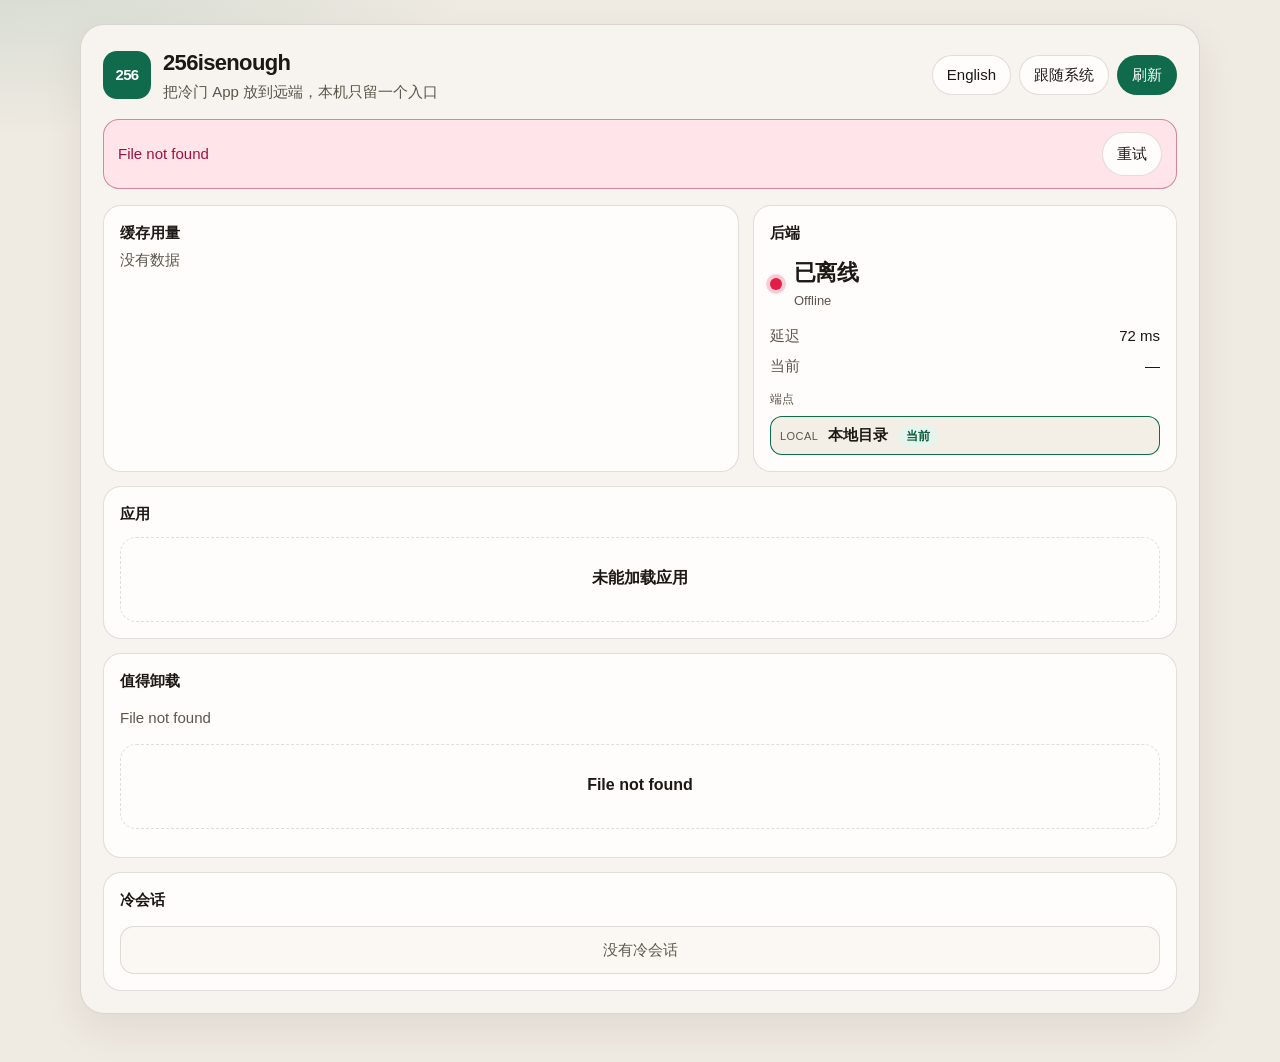
==== Sources/isenough/web/index.html @ 0aeb1cec "Add isenough recommend for apps worth offloading. Score size and idle time in IsenoughCore, scan ins" ====
<!doctype html>
<html lang="zh-Hans">
<head>
<meta charset="utf-8">
<meta name="viewport" content="width=device-width,initial-scale=1">
<meta name="color-scheme" content="light dark">
<title>256isenough</title>
<script>
(function () {
  try {
    var params = new URLSearchParams(location.search);
    var theme = params.get("theme");
    if (theme !== "light" && theme !== "dark" && theme !== "system") theme = localStorage.getItem("isenough.theme");
    if (theme === "light" || theme === "dark") document.documentElement.setAttribute("data-theme", theme);
    var lang = params.get("lang");
    if (lang !== "zh" && lang !== "en") lang = localStorage.getItem("isenough.lang") || "zh";
    document.documentElement.lang = lang === "en" ? "en" : "zh-Hans";
  } catch (e) {}
})();
</script>
<link rel="stylesheet" href="style.css">
</head>
<body>
<div class="window">
  <a class="skip" id="skip" href="#apps"></a>
  <header class="toolbar">
    <div class="brand">
      <div class="mark" aria-hidden="true">256</div>
      <div>
        <h1>256isenough</h1>
        <p class="sub" id="subtitle">把冷门 App 放到远端，本机只留一个入口</p>
      </div>
    </div>
    <div class="toolbar-actions">
      <button id="lang" type="button">English</button>
      <button id="theme" type="button">跟随系统</button>
      <button id="refresh" type="button" class="primary">刷新</button>
    </div>
  </header>
  <div id="banner" class="banner" role="alert" hidden>
    <p id="banner-text"></p>
    <button id="retry" type="button">重试</button>
  </div>
  <div class="grid">
    <article class="card" id="cache-card" data-level="ok">
      <div class="card-head">
        <h2 id="cache-title">缓存用量</h2>
        <p class="near" id="near" hidden></p>
      </div>
      <div id="cache-body" aria-busy="true">
        <div class="skeleton sk-lg"></div>
        <div class="skeleton"></div>
        <div class="skeleton sk-short"></div>
      </div>
    </article>
    <article class="card" id="health-card" data-level="offline">
      <h2 id="health-title">后端</h2>
      <div id="health-body" aria-busy="true">
        <div class="skeleton sk-lg"></div>
        <div class="skeleton"></div>
        <div class="skeleton sk-short"></div>
      </div>
    </article>
  </div>
  <section class="card" id="apps">
    <div class="section-head">
      <h2 id="apps-title">应用</h2>
    </div>
    <div id="app-list" class="apps" aria-busy="true">
      <div class="skeleton sk-row"></div>
      <div class="skeleton sk-row"></div>
    </div>
  </section>
  <section class="card" id="recommend-section">
    <div class="section-head">
      <h2 id="recommend-title">值得卸载</h2>
    </div>
    <p id="recommend-summary" class="muted"></p>
    <div id="recommend-list" class="apps" aria-busy="true">
      <div class="skeleton sk-row"></div>
    </div>
    <h3 id="recommend-warn-title" class="warn-title" hidden>不建议卸载</h3>
    <ul id="recommend-warnings" class="sessions"></ul>
  </section>
  <section class="card" id="sessions-section">
    <div class="section-head">
      <h2 id="sessions-title">冷会话</h2>
    </div>
    <p id="sessions-summary" class="muted"></p>
    <ul id="sessions" class="sessions"></ul>
  </section>
</div>
<script type="module" src="app.js"></script>
</body>
</html>
---- Sources/isenough/web/style.css ----
:root {
  color-scheme: light;
  --bg: #efeae2;
  --window: #f7f4ef;
  --card: #fffdfb;
  --card-2: #fbf8f3;
  --text: #1c1915;
  --muted: #5c564c;
  --line: rgba(40, 32, 22, 0.14);
  --accent: #0f6b4c;
  --accent-ink: #ffffff;
  --bar: #0f6b4c;
  --track: #e4ddd2;
  --ok: #0c5c40;
  --ok-bg: #e5f4ec;
  --warn: #7a3e00;
  --warn-bg: #fff1d6;
  --warn-bar: #c47b12;
  --hot: #9f1239;
  --hot-bg: #ffe4ea;
  --hot-bar: #e11d48;
  --info: #0c4f8a;
  --info-bg: #e7f0fa;
  --chip: #f3eee6;
  --floor: #1c1915;
  --focus: #0b5cab;
  --shadow: 0 16px 40px rgba(60, 42, 20, 0.08);
}
:root[data-theme="dark"] {
  color-scheme: dark;
  --bg: #121418;
  --window: #181b21;
  --card: #20242c;
  --card-2: #1b1f27;
  --text: #f6f3ec;
  --muted: #c9c1b6;
  --line: rgba(255, 255, 255, 0.14);
  --accent: #3ddc97;
  --accent-ink: #06281c;
  --bar: #3ddc97;
  --track: #323844;
  --ok: #7dffa8;
  --ok-bg: rgba(61, 220, 151, 0.16);
  --warn: #ffd7a8;
  --warn-bg: rgba(245, 165, 36, 0.18);
  --warn-bar: #f5a524;
  --hot: #ffd0d6;
  --hot-bg: rgba(255, 93, 115, 0.18);
  --hot-bar: #ff5d73;
  --info: #b9d6ff;
  --info-bg: rgba(120, 170, 255, 0.16);
  --chip: #2a303a;
  --floor: #f6f3ec;
  --focus: #9ec5ff;
  --shadow: 0 16px 40px rgba(0, 0, 0, 0.35);
}
@media (prefers-color-scheme: dark) {
  :root:not([data-theme="light"]) {
    color-scheme: dark;
    --bg: #121418;
    --window: #181b21;
    --card: #20242c;
    --card-2: #1b1f27;
    --text: #f6f3ec;
    --muted: #c9c1b6;
    --line: rgba(255, 255, 255, 0.14);
    --accent: #3ddc97;
    --accent-ink: #06281c;
    --bar: #3ddc97;
    --track: #323844;
    --ok: #7dffa8;
    --ok-bg: rgba(61, 220, 151, 0.16);
    --warn: #ffd7a8;
    --warn-bg: rgba(245, 165, 36, 0.18);
    --warn-bar: #f5a524;
    --hot: #ffd0d6;
    --hot-bg: rgba(255, 93, 115, 0.18);
    --hot-bar: #ff5d73;
    --info: #b9d6ff;
    --info-bg: rgba(120, 170, 255, 0.16);
    --chip: #2a303a;
    --floor: #f6f3ec;
    --focus: #9ec5ff;
    --shadow: 0 16px 40px rgba(0, 0, 0, 0.35);
  }
}
* { box-sizing: border-box; }
body {
  margin: 0;
  padding: 24px 16px 48px;
  min-height: 100vh;
  color: var(--text);
  background:
    radial-gradient(880px 380px at 0% -8%, rgba(15, 107, 76, 0.16), transparent 58%),
    var(--bg);
  font: 15px/1.45 -apple-system, BlinkMacSystemFont, "SF Pro Text", "PingFang SC", "Hiragino Sans GB", "Noto Sans CJK SC", "Noto Sans SC", "Source Han Sans SC", "WenQuanYi Micro Hei", "Segoe UI", sans-serif;
}
button, input { font: inherit; color: inherit; }
.skip {
  position: absolute;
  left: 12px;
  top: -48px;
  background: var(--accent);
  color: var(--accent-ink);
  padding: 8px 12px;
  border-radius: 10px;
  z-index: 3;
}
.skip:focus { top: 12px; }
.window {
  max-width: 1120px;
  margin: 0 auto;
  padding: 22px;
  background: var(--window);
  border: 1px solid var(--line);
  border-radius: 24px;
  box-shadow: var(--shadow);
}
.toolbar { display: flex; justify-content: space-between; gap: 16px; align-items: center; }
.brand { display: flex; gap: 12px; align-items: center; min-width: 0; }
.mark {
  width: 48px; height: 48px; border-radius: 14px; flex: none;
  display: grid; place-items: center;
  background: #0f6b4c;
  color: #fff; font-weight: 700; letter-spacing: -0.05em; font-size: 15px;
}
h1 { margin: 0; font-size: 22px; letter-spacing: -0.03em; }
h2 { margin: 0; font-size: 15px; font-weight: 650; letter-spacing: -0.01em; }
.sub, .muted { color: var(--muted); }
.sub { margin: 2px 0 0; }
.toolbar-actions { display: flex; gap: 8px; align-items: center; flex-wrap: wrap; justify-content: flex-end; }
button {
  border: 1px solid var(--line);
  background: var(--card);
  border-radius: 999px;
  padding: 8px 14px;
  min-height: 36px;
  cursor: pointer;
}
button:hover { border-color: var(--accent); }
button:focus-visible, a:focus-visible {
  outline: 3px solid var(--focus);
  outline-offset: 2px;
}
button.primary { background: var(--accent); color: var(--accent-ink); border-color: transparent; }
button:disabled { opacity: 0.38; cursor: not-allowed; }
button:disabled:hover { border-color: var(--line); }
.banner {
  display: flex;
  align-items: center;
  gap: 16px;
  width: 100%;
  margin-top: 16px;
  padding: 12px 14px;
  border-radius: 16px;
  background: var(--hot-bg);
  color: var(--hot);
  border: 1px solid color-mix(in srgb, var(--hot) 45%, transparent);
}
.banner[hidden] { display: none; }
.banner p { margin: 0; flex: 1; min-width: 12em; }
.banner button { min-height: 44px; background: var(--card); color: var(--text); flex: none; }
.grid { display: grid; grid-template-columns: 1.35fr 0.9fr; gap: 14px; margin-top: 16px; }
.card {
  margin-top: 14px;
  background: var(--card);
  border: 1px solid var(--line);
  border-radius: 18px;
  padding: 16px;
}
.grid .card { margin-top: 0; }
.card-head, .section-head { display: flex; justify-content: space-between; gap: 12px; align-items: baseline; }
.near { margin: 0; font-size: 13px; font-weight: 650; }
#cache-card[data-level="warn"] .near, #cache-card[data-level="warn"] .usage-value { color: var(--warn); }
#cache-card[data-level="hot"] .near, #cache-card[data-level="hot"] .usage-value { color: var(--hot); }
#cache-card[data-level="warn"] { --bar: var(--warn-bar); }
#cache-card[data-level="hot"] { --bar: var(--hot-bar); }
.usage-value {
  margin: 8px 0 0;
  font-size: 52px;
  line-height: 1;
  font-weight: 700;
  letter-spacing: -0.045em;
  font-variant-numeric: tabular-nums;
}
.usage-caption { margin: 6px 0 0; color: var(--muted); font-variant-numeric: tabular-nums; }
.usage-track {
  position: relative;
  height: 14px;
  margin-top: 16px;
  border-radius: 999px;
  background: var(--track);
}
.usage-fill {
  height: 100%;
  border-radius: inherit;
  background: var(--bar);
  width: 0;
}
.usage-floor {
  position: absolute;
  top: -6px;
  bottom: -6px;
  width: 2px;
  margin-left: -1px;
  background: var(--floor);
}
.usage-floor::before {
  content: "";
  position: absolute;
  left: -4px;
  top: -1px;
  border-left: 5px solid transparent;
  border-right: 5px solid transparent;
  border-top: 6px solid var(--floor);
}
.legend {
  display: flex;
  flex-wrap: wrap;
  gap: 8px 16px;
  list-style: none;
  padding: 0;
  margin: 12px 0 0;
  color: var(--muted);
  font-size: 13px;
}
.legend li { display: inline-flex; align-items: center; gap: 6px; }
.swatch { width: 12px; height: 12px; border-radius: 3px; display: inline-block; }
.swatch.used { background: var(--bar); }
.swatch.free { background: var(--track); box-shadow: inset 0 0 0 1px var(--line); }
.swatch.floor { width: 2px; height: 14px; border-radius: 1px; background: var(--floor); }
.floor-note { margin: 8px 0 0; color: var(--muted); font-size: 13px; }
.stats {
  display: grid;
  grid-template-columns: repeat(3, minmax(0, 1fr));
  gap: 10px;
  margin: 14px 0 0;
}
.stats div { background: var(--chip); border-radius: 12px; padding: 10px 12px; }
.stats dt { color: var(--muted); font-size: 12px; }
.stats dd { margin: 4px 0 0; font-weight: 650; font-variant-numeric: tabular-nums; }
.health-status { display: flex; gap: 12px; align-items: center; margin-top: 14px; }
.health-status strong { display: block; font-size: 22px; letter-spacing: -0.03em; }
.health-status .subline { color: var(--muted); font-size: 13px; }
.dot {
  width: 12px; height: 12px; border-radius: 50%; flex: none;
  background: var(--level, var(--muted));
  box-shadow: 0 0 0 4px color-mix(in srgb, var(--level, var(--muted)) 22%, transparent);
}
#health-card[data-level="healthy"] { --level: var(--ok); }
#health-card[data-level="degraded"] { --level: var(--warn-bar); }
#health-card[data-level="offline"] { --level: var(--hot-bar); }
.facts { margin: 14px 0 0; display: grid; gap: 8px; }
.facts div { display: flex; justify-content: space-between; gap: 12px; }
.facts dt { color: var(--muted); }
.facts dd { margin: 0; text-align: right; font-variant-numeric: tabular-nums; }
.health-detail { margin: 10px 0 0; color: var(--muted); }
.endpoint-label { margin: 14px 0 8px; color: var(--muted); font-size: 12px; }
.endpoints { list-style: none; padding: 0; margin: 0; display: grid; gap: 8px; }
.endpoint {
  display: flex; flex-wrap: wrap; gap: 6px 10px; align-items: baseline;
  padding: 8px 10px; border-radius: 12px; background: var(--chip);
}
.endpoint.is-current { box-shadow: inset 0 0 0 1px var(--accent); }
.kind { font-size: 11px; letter-spacing: 0.04em; text-transform: uppercase; color: var(--muted); }
.apps, .sessions { display: grid; gap: 10px; margin-top: 12px; }
.app {
  display: grid;
  grid-template-columns: 44px minmax(0, 1fr) auto;
  gap: 12px;
  align-items: center;
  padding: 12px;
  border: 1px solid var(--line);
  border-radius: 16px;
  background: var(--card-2);
}
.app-icon {
  width: 44px; height: 44px; border-radius: 12px;
  display: grid; place-items: center;
  color: #fff; font-weight: 700; font-size: 18px;
}
.name-row { display: flex; flex-wrap: wrap; gap: 6px; align-items: center; }
.name { font-weight: 650; letter-spacing: -0.02em; }
.meta, .path { color: var(--muted); }
.meta { margin-top: 2px; font-size: 13px; }
.chips { display: flex; flex-wrap: wrap; gap: 6px; }
.chip {
  border-radius: 999px; padding: 2px 8px; font-size: 12px; font-weight: 650;
  background: var(--chip); color: var(--text);
}
.chip.cached { background: var(--ok-bg); color: var(--ok); }
.chip.remote { background: var(--info-bg); color: var(--info); }
.recommend-reason { color: var(--muted); margin-top: 2px; font-size: 13px; }
.chip.pinned, .chip.warn { background: var(--warn-bg); color: var(--warn); }
.warn-title { margin: 18px 0 0; font-size: 16px; }
.chip.restored { background: var(--info-bg); color: var(--info); }
.chip.cold { background: var(--chip); color: var(--text); }
.share {
  margin-top: 8px; height: 6px; border-radius: 99px;
  background: var(--track); overflow: hidden;
}
.share span { display: block; height: 100%; background: var(--accent); border-radius: inherit; }
.actions { display: flex; gap: 8px; }
.actions button {
  position: relative;
  width: 44px; height: 44px; min-height: 44px; padding: 0;
  border-radius: 12px;
  display: inline-flex; align-items: center; justify-content: center;
}
.btn-label {
  position: absolute;
  width: 1px; height: 1px; padding: 0; margin: -1px;
  overflow: hidden; clip-path: inset(50%); white-space: nowrap; border: 0;
}
.sessions { padding: 0; margin-bottom: 0; }
.sessions li {
  list-style: none;
  border: 1px solid var(--line);
  border-radius: 14px;
  padding: 12px;
  background: var(--card-2);
}
.session-top { display: flex; justify-content: space-between; gap: 12px; align-items: flex-start; }
.path { word-break: break-all; margin-top: 4px; font-size: 13px; }
.preview { color: var(--muted); margin: 6px 0 0; }
.empty {
  padding: 28px 16px;
  text-align: center;
  color: var(--muted);
  border: 1px dashed var(--line);
  border-radius: 16px;
}
.empty strong { display: block; color: var(--text); font-size: 16px; margin-bottom: 4px; }
.skeleton {
  height: 14px; border-radius: 8px; margin-top: 12px;
  background: linear-gradient(90deg, var(--track), var(--card), var(--track));
  background-size: 200% 100%;
  animation: sheen 1.2s ease-in-out infinite;
}
.sk-lg { height: 52px; margin-top: 14px; }
.sk-short { width: 46%; }
.sk-row { height: 64px; }
@keyframes sheen {
  from { background-position: 100% 0; }
  to { background-position: -100% 0; }
}
@media (prefers-reduced-motion: reduce) {
  .skeleton { animation: none; }
}
@media (max-width: 720px) {
  body { padding: 0; }
  .window { border-radius: 0; border-left: 0; border-right: 0; min-height: 100vh; padding: 16px; }
  .toolbar { display: grid; }
  .toolbar-actions { display: grid; grid-template-columns: repeat(3, minmax(0, 1fr)); }
  .toolbar-actions button { min-height: 44px; width: 100%; }
  .grid, .stats, .app { grid-template-columns: 1fr; }
  .app { grid-template-columns: 44px minmax(0, 1fr); align-items: start; }
  .actions { grid-column: 1 / -1; flex-wrap: wrap; }
  .actions button {
    flex: 1 1 30%;
    width: auto;
    min-height: 44px;
    height: auto;
    padding: 8px 10px;
    gap: 6px;
  }
  .btn-label {
    position: static; width: auto; height: auto; margin: 0;
    overflow: visible; clip-path: none; white-space: normal;
  }
  .banner { align-items: stretch; flex-direction: column; }
  .banner button { width: 100%; }
  .usage-value { font-size: 52px; }
}
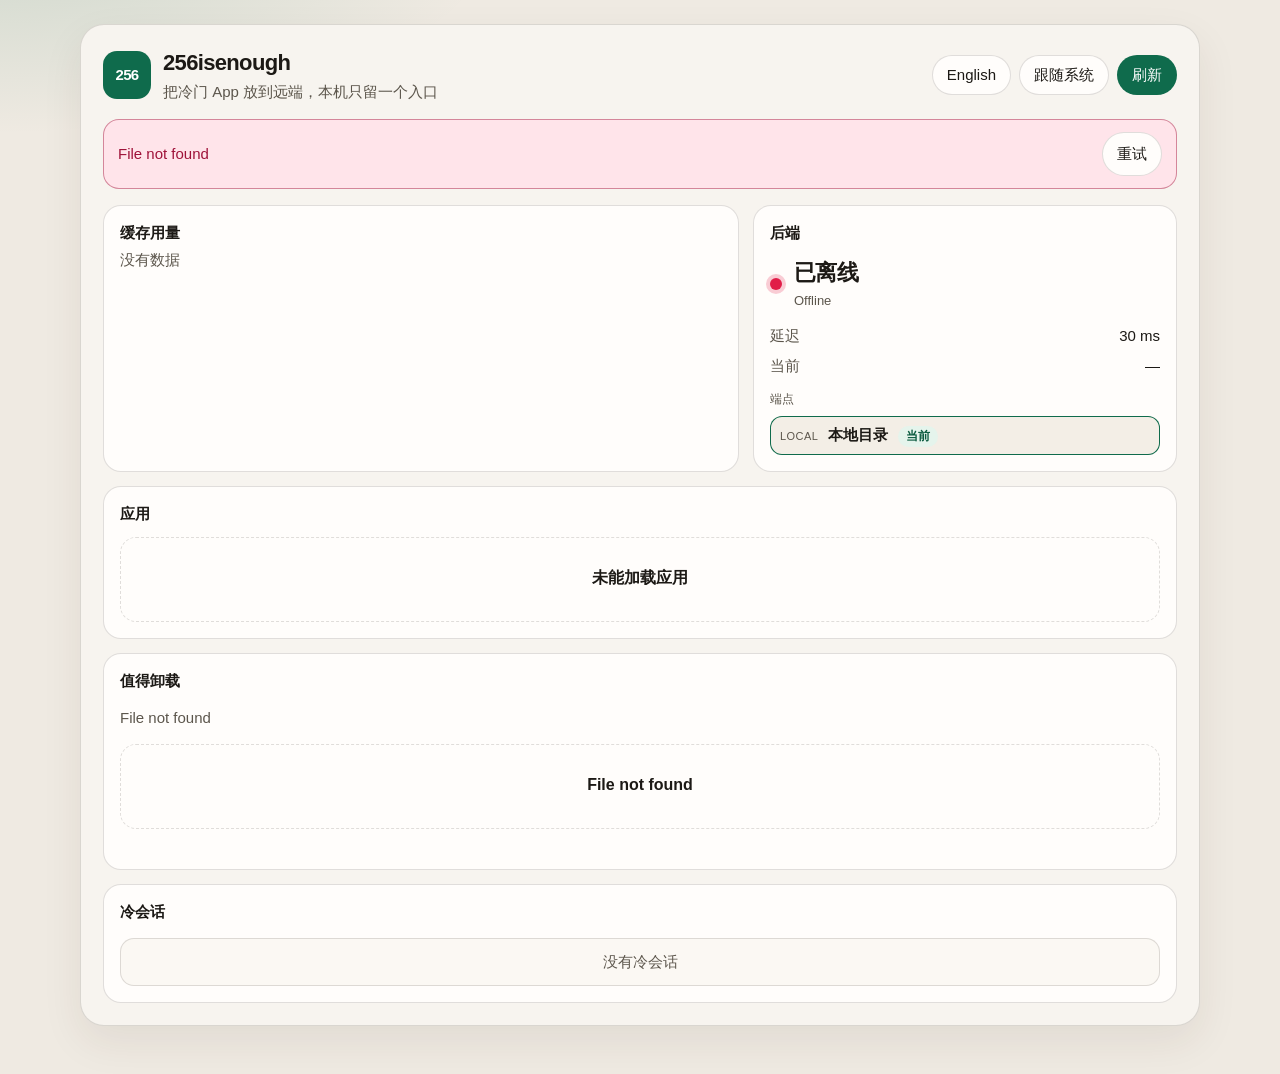
==== commit 9954d130: "Skip leftover app backups in isenough recommend. Dot-prefixed entries, .isenough-original- bundles, " ====
--- a/Sources/isenough/web/index.html
+++ b/Sources/isenough/web/index.html
@@ -81,6 +81,8 @@
     </div>
     <h3 id="recommend-warn-title" class="warn-title" hidden>不建议卸载</h3>
     <ul id="recommend-warnings" class="sessions"></ul>
+    <p id="recommend-leftovers" class="muted" hidden></p>
+    <ul id="recommend-leftover-paths" class="sessions" hidden></ul>
   </section>
   <section class="card" id="sessions-section">
     <div class="section-head">
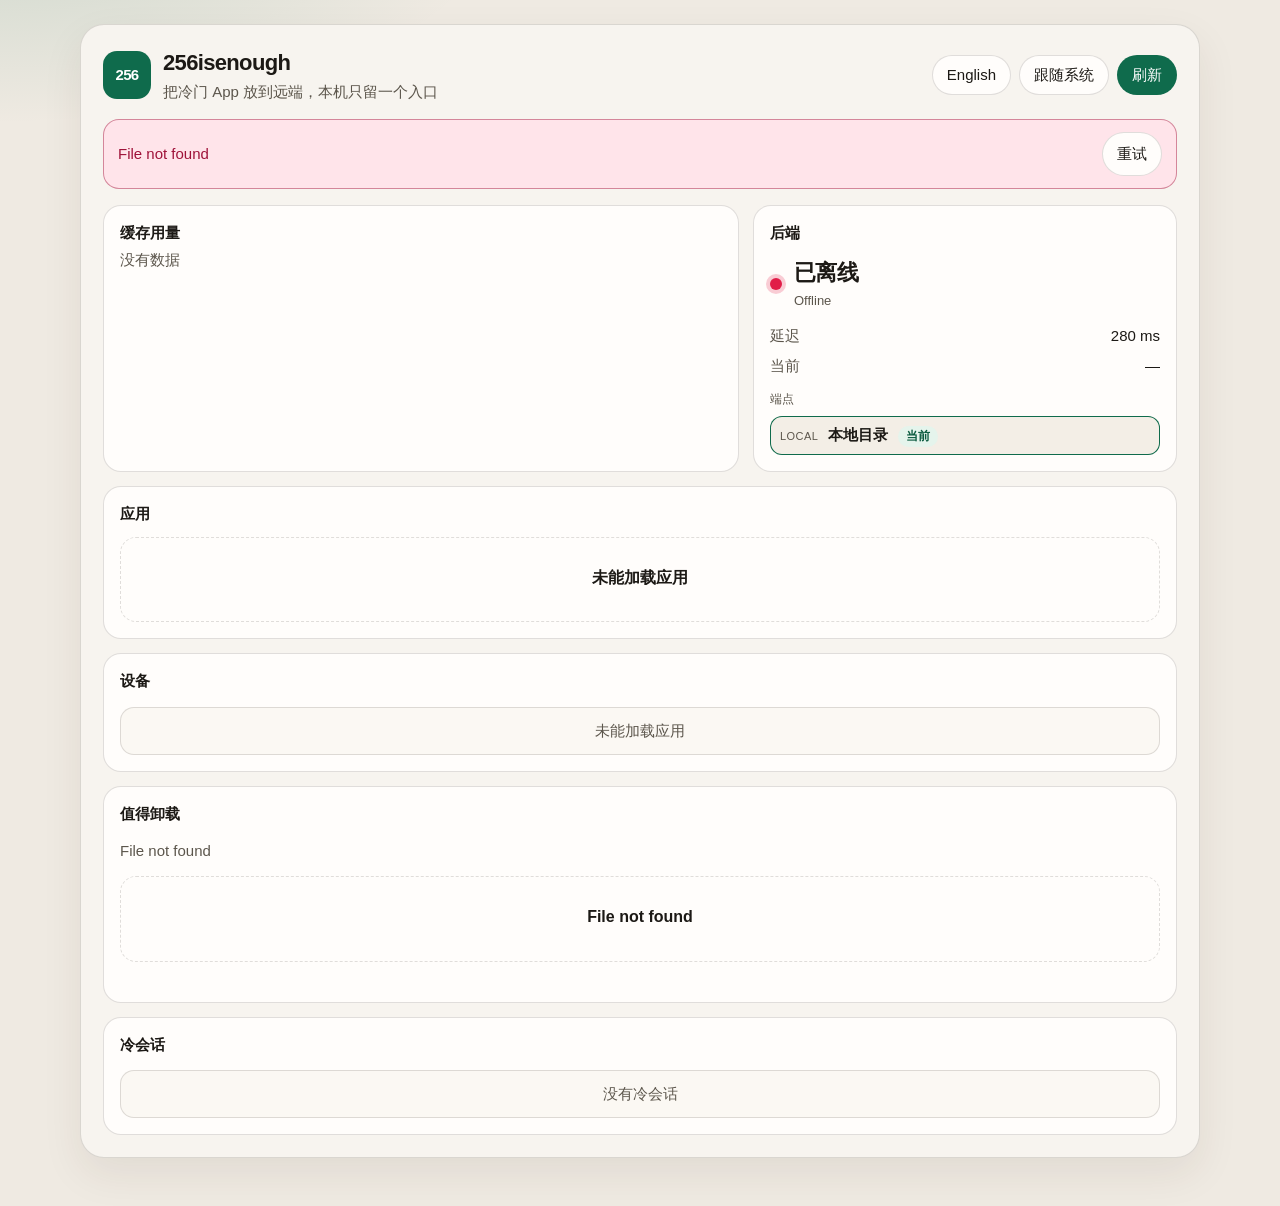
==== commit 17a68931: "Recognize the same app across two Macs sharing one repo. Each Mac writes only its own devices file. " ====
--- a/Sources/isenough/web/index.html
+++ b/Sources/isenough/web/index.html
@@ -71,6 +71,13 @@
       <div class="skeleton sk-row"></div>
     </div>
   </section>
+  <section class="card" id="devices-section">
+    <div class="section-head">
+      <h2 id="devices-title">设备</h2>
+    </div>
+    <p id="devices-summary" class="muted"></p>
+    <ul id="devices" class="sessions"></ul>
+  </section>
   <section class="card" id="recommend-section">
     <div class="section-head">
       <h2 id="recommend-title">值得卸载</h2>
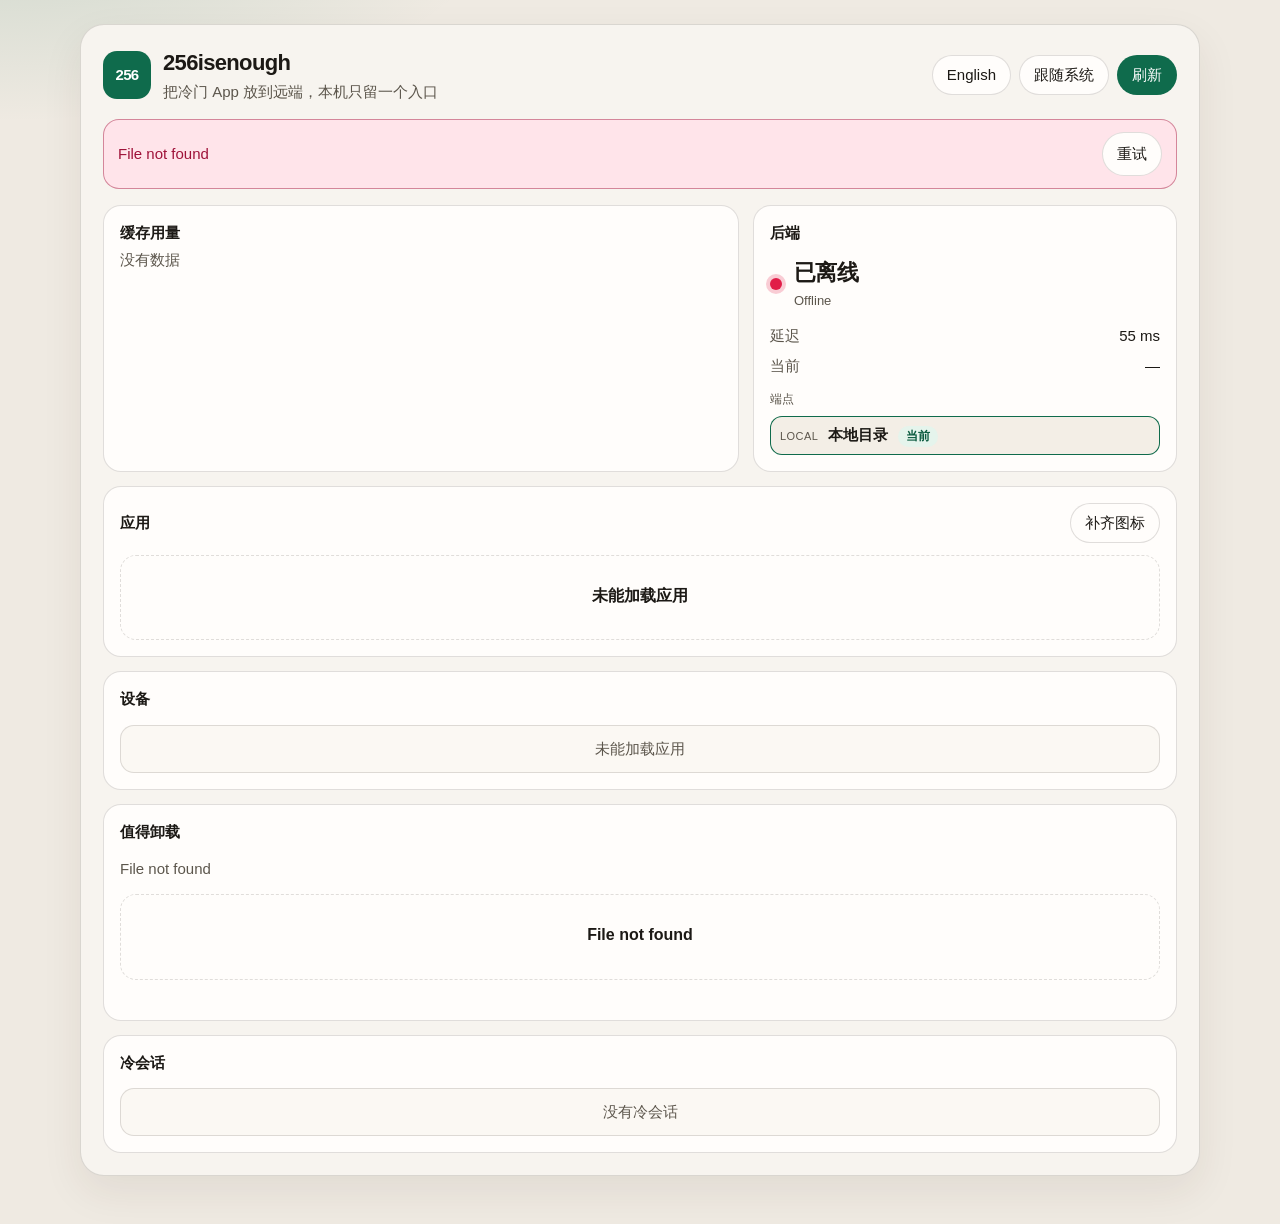
==== commit 74c8f7df: "Fix Mac mini verification of list, icons, and clonefile. Cast clonefile flags to UInt32, keep read-o" ====
--- a/Sources/isenough/web/index.html
+++ b/Sources/isenough/web/index.html
@@ -65,6 +65,7 @@
   <section class="card" id="apps">
     <div class="section-head">
       <h2 id="apps-title">应用</h2>
+      <button id="icon-backfill" type="button">补齐图标</button>
     </div>
     <div id="app-list" class="apps" aria-busy="true">
       <div class="skeleton sk-row"></div>
--- a/Sources/isenough/web/style.css
+++ b/Sources/isenough/web/style.css
@@ -278,6 +278,8 @@
   width: 44px; height: 44px; border-radius: 12px;
   display: grid; place-items: center;
   color: #fff; font-weight: 700; font-size: 18px;
+  object-fit: cover;
+  background: var(--chip);
 }
 .name-row { display: flex; flex-wrap: wrap; gap: 6px; align-items: center; }
 .name { font-weight: 650; letter-spacing: -0.02em; }
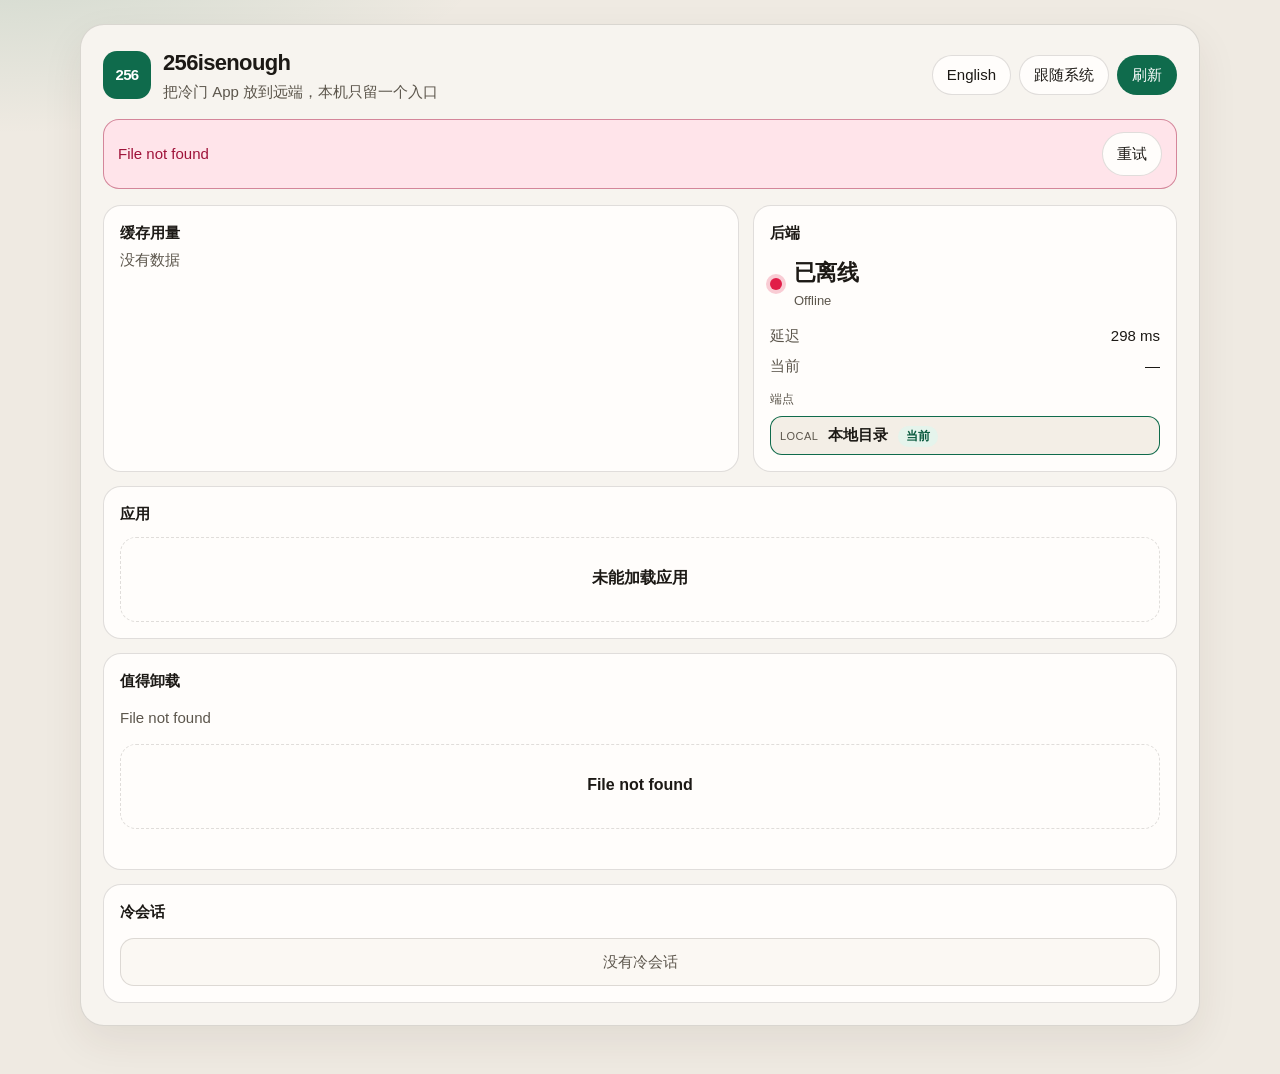
==== commit be2b90de: "Merge pull request #8 from s546126/cursor/recommend-offload-72ba Add isenough recommend for apps wor" ====
--- a/Sources/isenough/web/index.html
+++ b/Sources/isenough/web/index.html
@@ -65,19 +65,11 @@
   <section class="card" id="apps">
     <div class="section-head">
       <h2 id="apps-title">应用</h2>
-      <button id="icon-backfill" type="button">补齐图标</button>
     </div>
     <div id="app-list" class="apps" aria-busy="true">
       <div class="skeleton sk-row"></div>
       <div class="skeleton sk-row"></div>
     </div>
-  </section>
-  <section class="card" id="devices-section">
-    <div class="section-head">
-      <h2 id="devices-title">设备</h2>
-    </div>
-    <p id="devices-summary" class="muted"></p>
-    <ul id="devices" class="sessions"></ul>
   </section>
   <section class="card" id="recommend-section">
     <div class="section-head">
--- a/Sources/isenough/web/style.css
+++ b/Sources/isenough/web/style.css
@@ -278,8 +278,6 @@
   width: 44px; height: 44px; border-radius: 12px;
   display: grid; place-items: center;
   color: #fff; font-weight: 700; font-size: 18px;
-  object-fit: cover;
-  background: var(--chip);
 }
 .name-row { display: flex; flex-wrap: wrap; gap: 6px; align-items: center; }
 .name { font-weight: 650; letter-spacing: -0.02em; }
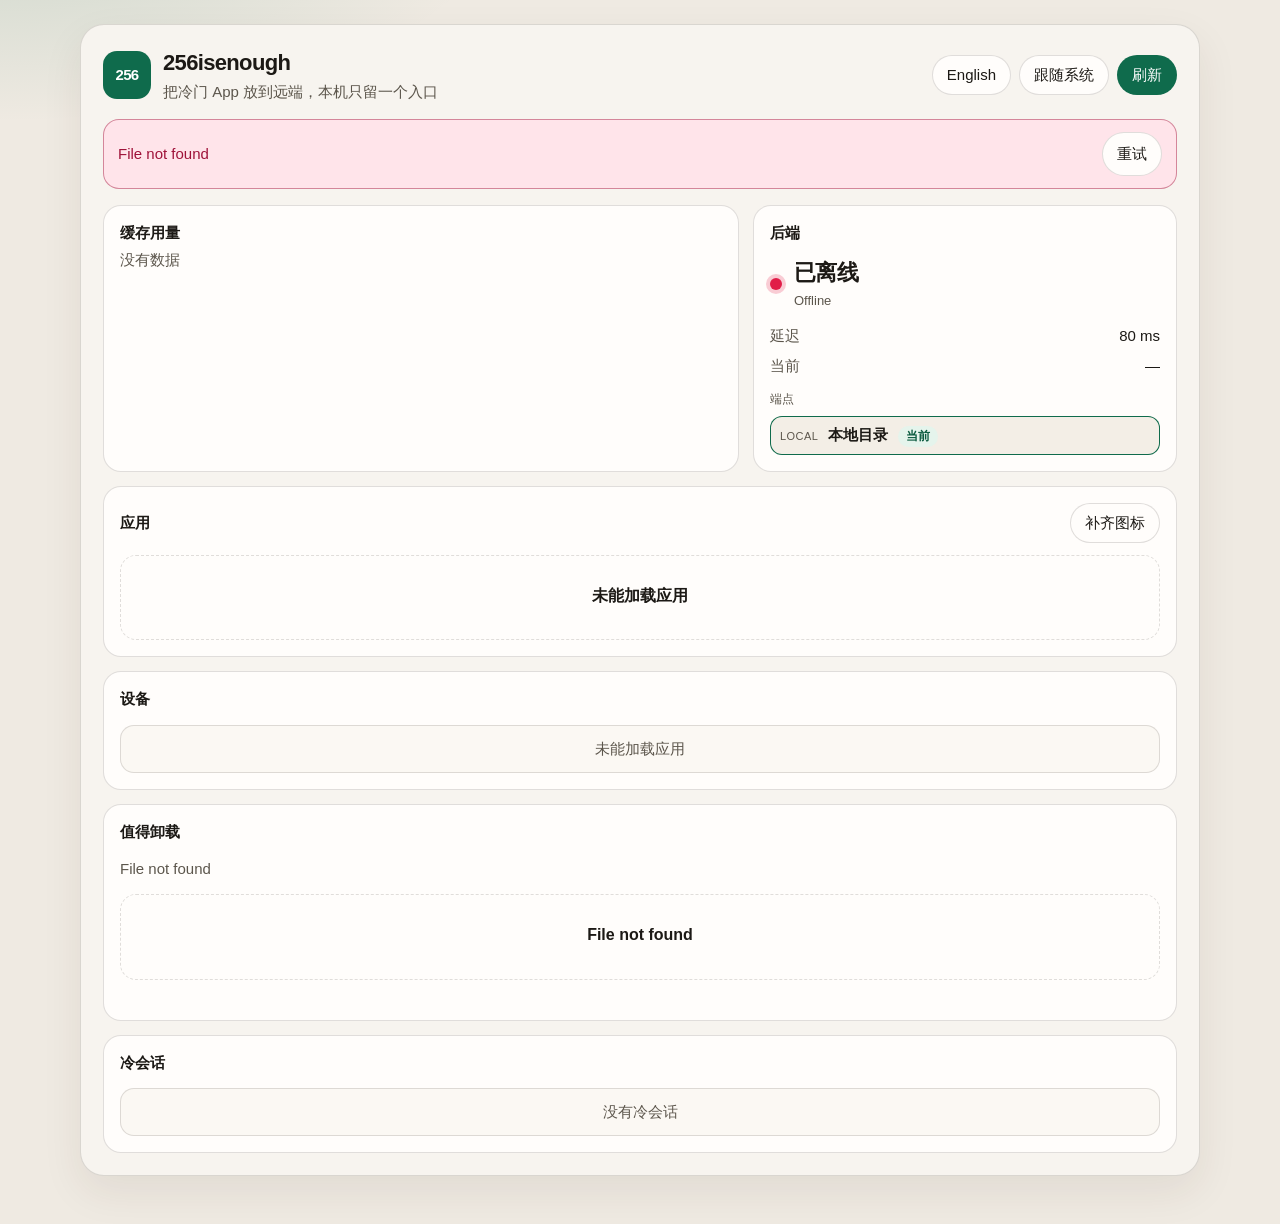
==== commit e34eb6ae: "Merge PR #9/#10 into release/v0.1 integration branch Co-Authored-By: Claude Opus 5.5 <noreply@anthro" ====
--- a/Sources/isenough/web/index.html
+++ b/Sources/isenough/web/index.html
@@ -65,11 +65,19 @@
   <section class="card" id="apps">
     <div class="section-head">
       <h2 id="apps-title">应用</h2>
+      <button id="icon-backfill" type="button">补齐图标</button>
     </div>
     <div id="app-list" class="apps" aria-busy="true">
       <div class="skeleton sk-row"></div>
       <div class="skeleton sk-row"></div>
     </div>
+  </section>
+  <section class="card" id="devices-section">
+    <div class="section-head">
+      <h2 id="devices-title">设备</h2>
+    </div>
+    <p id="devices-summary" class="muted"></p>
+    <ul id="devices" class="sessions"></ul>
   </section>
   <section class="card" id="recommend-section">
     <div class="section-head">
--- a/Sources/isenough/web/style.css
+++ b/Sources/isenough/web/style.css
@@ -278,6 +278,8 @@
   width: 44px; height: 44px; border-radius: 12px;
   display: grid; place-items: center;
   color: #fff; font-weight: 700; font-size: 18px;
+  object-fit: cover;
+  background: var(--chip);
 }
 .name-row { display: flex; flex-wrap: wrap; gap: 6px; align-items: center; }
 .name { font-weight: 650; letter-spacing: -0.02em; }
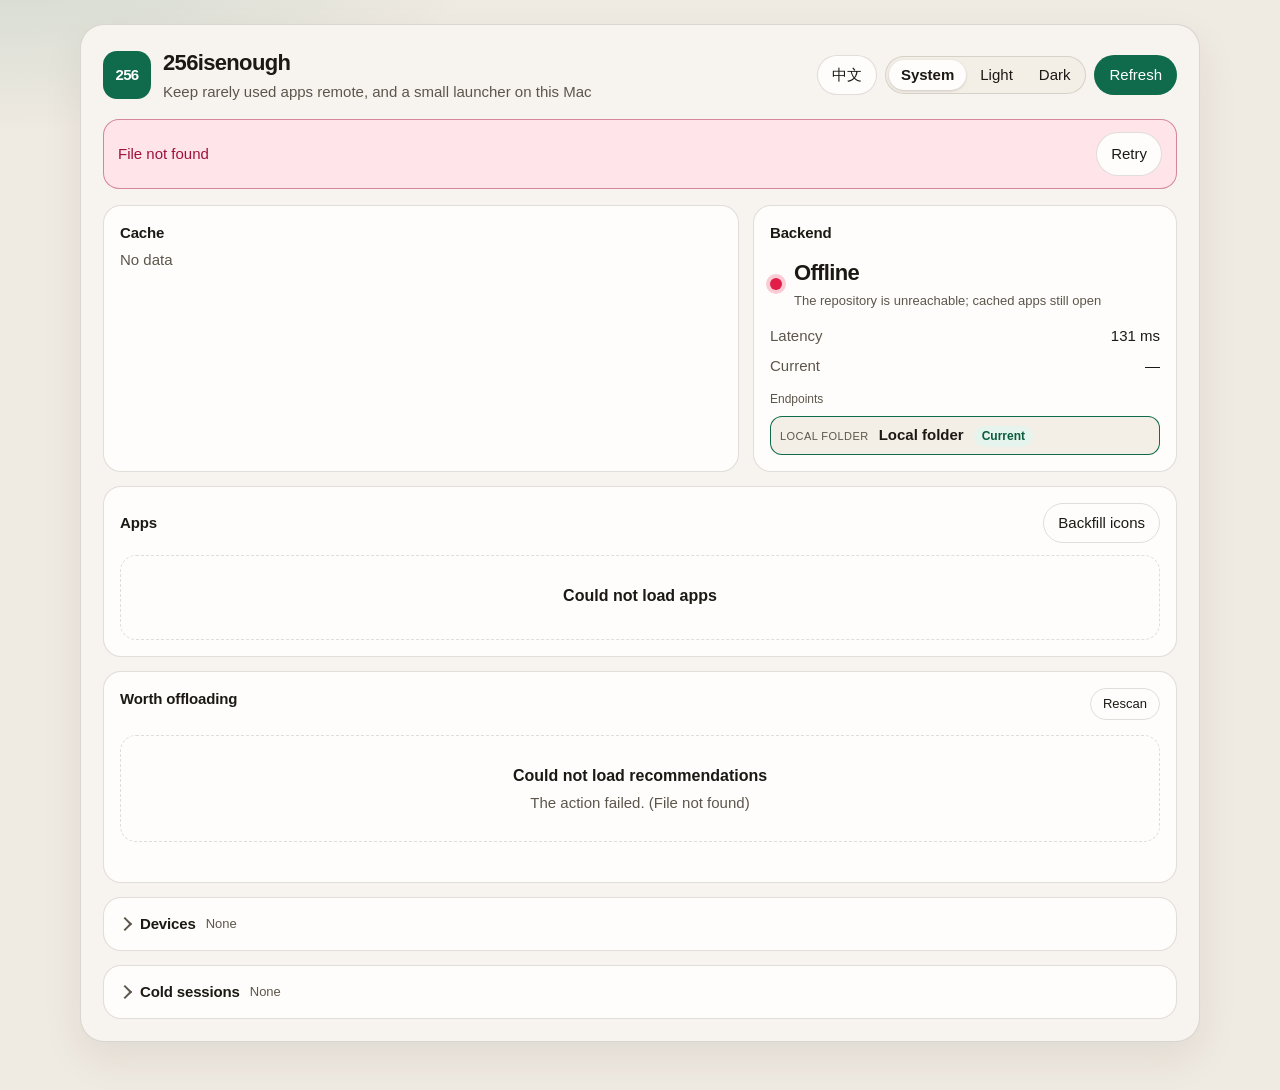
==== commit e98872c5: "web ui: per-row jobs, confirmations, onboarding, i18n and accessibility Each app card has Open, Pref" ====
--- a/Sources/isenough/web/index.html
+++ b/Sources/isenough/web/index.html
@@ -1,105 +1,180 @@
 <!doctype html>
-<html lang="zh-Hans">
+<html>
 <head>
 <meta charset="utf-8">
 <meta name="viewport" content="width=device-width,initial-scale=1">
 <meta name="color-scheme" content="light dark">
 <title>256isenough</title>
 <script>
+// Runs before the first paint so theme and language never flash.
+// Language order: ?lang=, saved choice, then navigator.languages (zh* -> zh, else en).
 (function () {
+  var root = document.documentElement;
+  var params = new URLSearchParams(location.search);
+  var theme = params.get("theme");
+  var lang = params.get("lang");
   try {
-    var params = new URLSearchParams(location.search);
-    var theme = params.get("theme");
     if (theme !== "light" && theme !== "dark" && theme !== "system") theme = localStorage.getItem("isenough.theme");
-    if (theme === "light" || theme === "dark") document.documentElement.setAttribute("data-theme", theme);
-    var lang = params.get("lang");
-    if (lang !== "zh" && lang !== "en") lang = localStorage.getItem("isenough.lang") || "zh";
-    document.documentElement.lang = lang === "en" ? "en" : "zh-Hans";
+    if (lang !== "zh" && lang !== "en") lang = localStorage.getItem("isenough.lang");
   } catch (e) {}
+  if (theme === "light" || theme === "dark") root.setAttribute("data-theme", theme);
+  if (lang !== "zh" && lang !== "en") {
+    var prefs = navigator.languages && navigator.languages.length ? navigator.languages : [navigator.language || "en"];
+    lang = String(prefs[0] || "en").toLowerCase().indexOf("zh") === 0 ? "zh" : "en";
+  }
+  root.setAttribute("data-lang", lang);
+  root.lang = lang === "zh" ? "zh-Hans" : "en";
 })();
 </script>
 <link rel="stylesheet" href="style.css">
 </head>
 <body>
+<a class="skip" id="skip" href="#apps" data-i18n="skip"></a>
 <div class="window">
-  <a class="skip" id="skip" href="#apps"></a>
   <header class="toolbar">
     <div class="brand">
       <div class="mark" aria-hidden="true">256</div>
       <div>
         <h1>256isenough</h1>
-        <p class="sub" id="subtitle">把冷门 App 放到远端，本机只留一个入口</p>
+        <p class="sub" id="subtitle" data-i18n="subtitle"></p>
       </div>
     </div>
     <div class="toolbar-actions">
-      <button id="lang" type="button">English</button>
-      <button id="theme" type="button">跟随系统</button>
-      <button id="refresh" type="button" class="primary">刷新</button>
+      <button id="lang" type="button" class="lang-toggle"></button>
+      <div id="theme" class="segmented" role="radiogroup">
+        <button type="button" role="radio" data-theme-value="system" data-i18n="themeSystem"></button>
+        <button type="button" role="radio" data-theme-value="light" data-i18n="themeLight"></button>
+        <button type="button" role="radio" data-theme-value="dark" data-i18n="themeDark"></button>
+      </div>
+      <button id="refresh" type="button" class="primary" data-i18n="refresh"></button>
     </div>
   </header>
   <div id="banner" class="banner" role="alert" hidden>
     <p id="banner-text"></p>
-    <button id="retry" type="button">重试</button>
+    <button id="retry" type="button" data-i18n="retry"></button>
   </div>
-  <div class="grid">
-    <article class="card" id="cache-card" data-level="ok">
-      <div class="card-head">
-        <h2 id="cache-title">缓存用量</h2>
-        <p class="near" id="near" hidden></p>
+  <section id="expired" class="card expired" hidden aria-labelledby="expired-title">
+    <h2 id="expired-title" data-i18n="expiredTitle"></h2>
+    <p data-i18n="expiredBody"></p>
+    <pre class="command"><code>isenough ui</code></pre>
+  </section>
+  <main id="content">
+    <section id="onboarding" class="card hero" hidden aria-labelledby="onboarding-title">
+      <h2 id="onboarding-title" data-i18n="heroTitle"></h2>
+      <p class="muted" data-i18n="heroBody"></p>
+      <ol class="steps">
+        <li>
+          <strong data-i18n="heroStep1"></strong>
+          <span id="hero-repo" class="muted"></span>
+          <pre class="command"><code>isenough init --root /Volumes/apps/256isenough</code></pre>
+        </li>
+        <li>
+          <strong data-i18n="heroStep2"></strong>
+          <span class="muted" data-i18n="heroStep2Body"></span>
+          <a href="#recommend-section" class="link" data-i18n="heroStep2Link"></a>
+        </li>
+        <li>
+          <strong data-i18n="heroStep3"></strong>
+          <span class="muted" data-i18n="heroStep3Body"></span>
+          <pre class="command"><code>isenough pack "/Applications/Example.app"</code></pre>
+        </li>
+      </ol>
+    </section>
+    <div class="grid">
+      <article class="card" id="cache-card" data-level="ok" aria-labelledby="cache-title">
+        <div class="card-head">
+          <h2 id="cache-title" data-i18n="cache"></h2>
+          <p class="near" id="near" hidden></p>
+        </div>
+        <div id="cache-body" aria-busy="true">
+          <div class="skeleton sk-lg"></div>
+          <div class="skeleton"></div>
+          <div class="skeleton sk-short"></div>
+        </div>
+      </article>
+      <article class="card" id="health-card" data-level="offline" aria-labelledby="health-title">
+        <h2 id="health-title" data-i18n="backend"></h2>
+        <div id="health-body" aria-busy="true">
+          <div class="skeleton sk-lg"></div>
+          <div class="skeleton"></div>
+          <div class="skeleton sk-short"></div>
+        </div>
+      </article>
+    </div>
+    <section class="card" id="apps" aria-labelledby="apps-title">
+      <div class="section-head">
+        <h2 id="apps-title" data-i18n="apps"></h2>
+        <button id="icon-backfill" type="button" class="quiet" data-i18n="backfillIcons"></button>
       </div>
-      <div id="cache-body" aria-busy="true">
-        <div class="skeleton sk-lg"></div>
-        <div class="skeleton"></div>
-        <div class="skeleton sk-short"></div>
+      <div class="list-tools" id="list-tools">
+        <label class="field grow">
+          <span data-i18n="search"></span>
+          <input id="search" type="search" autocomplete="off" spellcheck="false">
+        </label>
+        <label class="field">
+          <span data-i18n="sortBy"></span>
+          <select id="sort">
+            <option value="name" data-i18n="sortName"></option>
+            <option value="size" data-i18n="sortSize"></option>
+            <option value="lastUsed" data-i18n="sortLastUsed"></option>
+          </select>
+        </label>
+        <label class="field">
+          <span data-i18n="filterBy"></span>
+          <select id="filter">
+            <option value="all" data-i18n="filterAll"></option>
+            <option value="cached" data-i18n="filterCached"></option>
+            <option value="remote" data-i18n="filterRemote"></option>
+            <option value="pinned" data-i18n="filterPinned"></option>
+          </select>
+        </label>
       </div>
-    </article>
-    <article class="card" id="health-card" data-level="offline">
-      <h2 id="health-title">后端</h2>
-      <div id="health-body" aria-busy="true">
-        <div class="skeleton sk-lg"></div>
-        <div class="skeleton"></div>
-        <div class="skeleton sk-short"></div>
+      <div id="app-list" class="apps" aria-busy="true">
+        <div class="skeleton sk-row"></div>
+        <div class="skeleton sk-row"></div>
       </div>
-    </article>
-  </div>
-  <section class="card" id="apps">
-    <div class="section-head">
-      <h2 id="apps-title">应用</h2>
-      <button id="icon-backfill" type="button">补齐图标</button>
+    </section>
+    <section class="card" id="recommend-section" aria-labelledby="recommend-title">
+      <div class="section-head">
+        <h2 id="recommend-title" data-i18n="recommend"></h2>
+        <p class="scan-line">
+          <span id="recommend-scanned" class="muted"></span>
+          <button id="rescan" type="button" class="quiet" data-i18n="rescan"></button>
+        </p>
+      </div>
+      <p id="recommend-total" class="total" hidden></p>
+      <p id="recommend-summary" class="muted"></p>
+      <div id="recommend-list" class="apps" aria-busy="true">
+        <div class="skeleton sk-row"></div>
+      </div>
+      <h3 id="recommend-warn-title" class="warn-title" hidden data-i18n="recommendWarn"></h3>
+      <ul id="recommend-warnings" class="sessions"></ul>
+      <p id="recommend-leftovers" class="muted" hidden></p>
+      <ul id="recommend-leftover-paths" class="sessions" hidden></ul>
+    </section>
+    <details class="card fold" id="devices-section">
+      <summary><h2 id="devices-title" data-i18n="devices"></h2><span id="devices-count" class="count"></span></summary>
+      <p id="devices-summary" class="muted"></p>
+      <ul id="devices" class="sessions"></ul>
+    </details>
+    <details class="card fold" id="sessions-section">
+      <summary><h2 id="sessions-title" data-i18n="sessions"></h2><span id="sessions-count" class="count"></span></summary>
+      <p id="sessions-summary" class="muted"></p>
+      <ul id="sessions" class="sessions"></ul>
+    </details>
+  </main>
+</div>
+<div id="toasts" class="toasts" role="status" aria-live="polite" aria-atomic="false"></div>
+<dialog id="confirm" class="confirm" aria-labelledby="confirm-title" aria-describedby="confirm-body">
+  <form method="dialog">
+    <h2 id="confirm-title"></h2>
+    <p id="confirm-body"></p>
+    <div class="dialog-actions">
+      <button id="confirm-cancel" type="submit" value="cancel" data-i18n="cancel"></button>
+      <button id="confirm-ok" type="submit" value="ok" class="danger"></button>
     </div>
-    <div id="app-list" class="apps" aria-busy="true">
-      <div class="skeleton sk-row"></div>
-      <div class="skeleton sk-row"></div>
-    </div>
-  </section>
-  <section class="card" id="devices-section">
-    <div class="section-head">
-      <h2 id="devices-title">设备</h2>
-    </div>
-    <p id="devices-summary" class="muted"></p>
-    <ul id="devices" class="sessions"></ul>
-  </section>
-  <section class="card" id="recommend-section">
-    <div class="section-head">
-      <h2 id="recommend-title">值得卸载</h2>
-    </div>
-    <p id="recommend-summary" class="muted"></p>
-    <div id="recommend-list" class="apps" aria-busy="true">
-      <div class="skeleton sk-row"></div>
-    </div>
-    <h3 id="recommend-warn-title" class="warn-title" hidden>不建议卸载</h3>
-    <ul id="recommend-warnings" class="sessions"></ul>
-    <p id="recommend-leftovers" class="muted" hidden></p>
-    <ul id="recommend-leftover-paths" class="sessions" hidden></ul>
-  </section>
-  <section class="card" id="sessions-section">
-    <div class="section-head">
-      <h2 id="sessions-title">冷会话</h2>
-    </div>
-    <p id="sessions-summary" class="muted"></p>
-    <ul id="sessions" class="sessions"></ul>
-  </section>
-</div>
+  </form>
+</dialog>
 <script type="module" src="app.js"></script>
 </body>
 </html>
--- a/Sources/isenough/web/style.css
+++ b/Sources/isenough/web/style.css
@@ -302,18 +302,133 @@
   background: var(--track); overflow: hidden;
 }
 .share span { display: block; height: 100%; background: var(--accent); border-radius: inherit; }
-.actions { display: flex; gap: 8px; }
-.actions button {
+.chip.attention { background: var(--hot-bg); color: var(--hot); }
+.chip.mounted { background: var(--ok-bg); color: var(--ok); box-shadow: inset 0 0 0 1px color-mix(in srgb, var(--ok) 40%, transparent); }
+.chip.downloading { background: var(--info-bg); color: var(--info); }
+.app h3.name { margin: 0; font-size: 15px; }
+.job-line { margin-top: 4px; font-size: 13px; color: var(--info); font-weight: 600; }
+.actions { display: flex; gap: 8px; align-items: center; flex-wrap: wrap; justify-content: flex-end; }
+.actions button.action {
   position: relative;
-  width: 44px; height: 44px; min-height: 44px; padding: 0;
+  min-height: 44px;
+  padding: 0 14px 0 12px;
   border-radius: 12px;
-  display: inline-flex; align-items: center; justify-content: center;
-}
-.btn-label {
+  display: inline-flex; align-items: center; justify-content: center; gap: 6px;
+  white-space: nowrap;
+}
+.actions button.icon-only { width: 44px; padding: 0; }
+.actions button.icon-only .btn-label,
+.sr-only {
   position: absolute;
   width: 1px; height: 1px; padding: 0; margin: -1px;
   overflow: hidden; clip-path: inset(50%); white-space: nowrap; border: 0;
 }
+/* Destructive actions sit apart from the others and use the danger color. */
+.actions button.danger-quiet { color: var(--hot); border-color: color-mix(in srgb, var(--hot) 35%, var(--line)); margin-left: 8px; }
+.actions button.danger-quiet:hover { border-color: var(--hot); background: var(--hot-bg); }
+.actions button.danger-quiet:disabled { color: var(--muted); border-color: var(--line); background: var(--card); }
+button.danger { background: var(--hot-bar); color: #fff; border-color: transparent; }
+:root[data-theme="dark"] button.danger { color: #2a0610; }
+@media (prefers-color-scheme: dark) {
+  :root:not([data-theme="light"]) button.danger { color: #2a0610; }
+}
+button.quiet { background: transparent; }
+.spinner {
+  display: none;
+  width: 16px; height: 16px; border-radius: 50%;
+  border: 2px solid currentColor; border-right-color: transparent;
+  animation: spin 0.8s linear infinite;
+}
+button[aria-busy="true"] .spinner { display: inline-block; }
+button[aria-busy="true"] .glyph { display: none; }
+button[aria-busy="true"] { cursor: progress; }
+button[aria-busy="true"]:disabled { opacity: 0.85; }
+@keyframes spin { to { transform: rotate(360deg); } }
+.more { position: relative; }
+.menu {
+  position: absolute; right: 0; top: calc(100% + 6px); z-index: 5;
+  min-width: 240px; padding: 6px;
+  background: var(--card); border: 1px solid var(--line); border-radius: 14px;
+  box-shadow: var(--shadow);
+  display: grid; gap: 2px;
+}
+.menu[hidden] { display: none; }
+.menuitem {
+  text-align: left; border: 0; border-radius: 10px; background: transparent;
+  min-height: 44px; padding: 8px 12px;
+}
+.menuitem:hover, .menuitem:focus-visible { background: var(--chip); }
+.menuitem:last-child { color: var(--hot); }
+.segmented {
+  display: inline-flex; padding: 3px; gap: 2px;
+  border: 1px solid var(--line); border-radius: 999px; background: var(--chip);
+}
+.segmented button { border: 0; background: transparent; min-height: 30px; padding: 4px 12px; }
+.segmented button[aria-checked="true"] { background: var(--card); box-shadow: 0 1px 3px rgba(0, 0, 0, 0.16); font-weight: 650; }
+.list-tools { display: flex; gap: 10px; flex-wrap: wrap; align-items: end; margin-top: 12px; }
+.list-tools[hidden] { display: none; }
+.field { display: grid; gap: 4px; font-size: 12px; color: var(--muted); }
+.field.grow { flex: 1 1 220px; }
+.field input, .field select {
+  min-height: 40px; padding: 6px 12px; font-size: 15px;
+  border: 1px solid var(--line); border-radius: 12px; background: var(--card-2); color: var(--text);
+}
+.field input:focus-visible, .field select:focus-visible { outline: 3px solid var(--focus); outline-offset: 1px; }
+.scan-line { margin: 0; display: flex; gap: 8px; align-items: center; font-size: 13px; }
+.scan-line button { min-height: 32px; padding: 4px 12px; }
+.total { margin: 10px 0 0; font-size: 28px; font-weight: 700; letter-spacing: -0.03em; color: var(--accent); }
+.inline-command {
+  display: block; margin-top: 6px; padding: 4px 8px; border-radius: 8px;
+  background: var(--chip); font: 12px/1.4 ui-monospace, "SF Mono", Menlo, monospace;
+  overflow-wrap: anywhere;
+}
+.command {
+  margin: 6px 0 0; padding: 8px 10px; border-radius: 10px; background: var(--chip);
+  font: 12px/1.4 ui-monospace, "SF Mono", Menlo, monospace; white-space: pre-wrap; overflow-wrap: anywhere;
+}
+.hero { border-color: color-mix(in srgb, var(--accent) 40%, var(--line)); background: linear-gradient(135deg, var(--ok-bg), var(--card) 60%); }
+.hero h2 { font-size: 22px; letter-spacing: -0.03em; }
+.hero > p { margin: 6px 0 0; }
+.steps { list-style: none; padding: 0; margin: 14px 0 0; display: grid; grid-template-columns: repeat(3, minmax(0, 1fr)); gap: 12px; }
+.steps li { display: grid; gap: 4px; align-content: start; padding: 12px; border-radius: 14px; background: var(--card); border: 1px solid var(--line); }
+.link { color: var(--accent); font-weight: 650; }
+.expired h2 { font-size: 20px; }
+.expired p { margin: 8px 0 0; }
+.expired[hidden], main[hidden] { display: none; }
+.fold > summary {
+  display: flex; align-items: center; gap: 10px; cursor: pointer; list-style: none;
+  min-height: 32px;
+}
+.fold > summary::-webkit-details-marker { display: none; }
+.fold > summary::before {
+  content: ""; width: 8px; height: 8px; flex: none;
+  border-right: 2px solid var(--muted); border-bottom: 2px solid var(--muted);
+  transform: rotate(-45deg); transition: transform 0.15s ease;
+}
+.fold[open] > summary::before { transform: rotate(45deg); }
+.fold > summary:focus-visible { outline: 3px solid var(--focus); outline-offset: 4px; border-radius: 8px; }
+.count { color: var(--muted); font-size: 13px; }
+.fold.is-empty { padding-top: 10px; padding-bottom: 10px; }
+.toasts {
+  position: fixed; right: 16px; bottom: 16px; z-index: 10;
+  display: grid; gap: 8px; max-width: min(420px, calc(100vw - 32px));
+}
+.toast {
+  padding: 10px 14px; border-radius: 14px; background: var(--card); color: var(--text);
+  border: 1px solid var(--line); box-shadow: var(--shadow);
+}
+.toast.ok { border-color: color-mix(in srgb, var(--ok) 50%, var(--line)); }
+.toast.error { background: var(--hot-bg); color: var(--hot); border-color: color-mix(in srgb, var(--hot) 45%, transparent); }
+.confirm {
+  max-width: 440px; width: calc(100vw - 32px); padding: 20px;
+  border: 1px solid var(--line); border-radius: 18px; background: var(--card); color: var(--text);
+  box-shadow: var(--shadow);
+}
+.confirm::backdrop { background: rgba(10, 8, 6, 0.45); }
+.confirm h2 { font-size: 18px; }
+.confirm p { margin: 10px 0 0; color: var(--muted); }
+.dialog-actions { display: flex; justify-content: flex-end; gap: 10px; margin-top: 20px; }
+.dialog-actions button { min-height: 44px; padding: 8px 18px; }
 .sessions { padding: 0; margin-bottom: 0; }
 .sessions li {
   list-style: none;
@@ -322,6 +437,7 @@
   padding: 12px;
   background: var(--card-2);
 }
+.sessions li.empty { border-style: dashed; padding: 16px; }
 .session-top { display: flex; justify-content: space-between; gap: 12px; align-items: flex-start; }
 .path { word-break: break-all; margin-top: 4px; font-size: 13px; }
 .preview { color: var(--muted); margin: 6px 0 0; }
@@ -347,30 +463,28 @@
   to { background-position: -100% 0; }
 }
 @media (prefers-reduced-motion: reduce) {
-  .skeleton { animation: none; }
+  .skeleton, .spinner { animation: none; }
+  .fold > summary::before { transition: none; }
+}
+@media (max-width: 960px) {
+  .app { grid-template-columns: 44px minmax(0, 1fr); align-items: start; }
+  .actions { grid-column: 1 / -1; justify-content: flex-start; }
 }
 @media (max-width: 720px) {
   body { padding: 0; }
   .window { border-radius: 0; border-left: 0; border-right: 0; min-height: 100vh; padding: 16px; }
   .toolbar { display: grid; }
-  .toolbar-actions { display: grid; grid-template-columns: repeat(3, minmax(0, 1fr)); }
-  .toolbar-actions button { min-height: 44px; width: 100%; }
-  .grid, .stats, .app { grid-template-columns: 1fr; }
-  .app { grid-template-columns: 44px minmax(0, 1fr); align-items: start; }
-  .actions { grid-column: 1 / -1; flex-wrap: wrap; }
-  .actions button {
-    flex: 1 1 30%;
-    width: auto;
-    min-height: 44px;
-    height: auto;
-    padding: 8px 10px;
-    gap: 6px;
-  }
-  .btn-label {
-    position: static; width: auto; height: auto; margin: 0;
-    overflow: visible; clip-path: none; white-space: normal;
-  }
+  .toolbar-actions { display: grid; grid-template-columns: 1fr; justify-content: stretch; }
+  .toolbar-actions > button { min-height: 44px; width: 100%; }
+  .segmented { display: grid; grid-template-columns: repeat(3, minmax(0, 1fr)); }
+  .segmented button { min-height: 44px; }
+  .grid, .stats, .steps { grid-template-columns: 1fr; }
+  .actions button.action { flex: 1 1 40%; }
+  .actions button.danger-quiet { margin-left: 0; }
+  .actions .more { flex: none; }
   .banner { align-items: stretch; flex-direction: column; }
   .banner button { width: 100%; }
   .usage-value { font-size: 52px; }
-}
+  .section-head { flex-wrap: wrap; }
+  .menu { right: 0; min-width: min(280px, calc(100vw - 48px)); }
+}
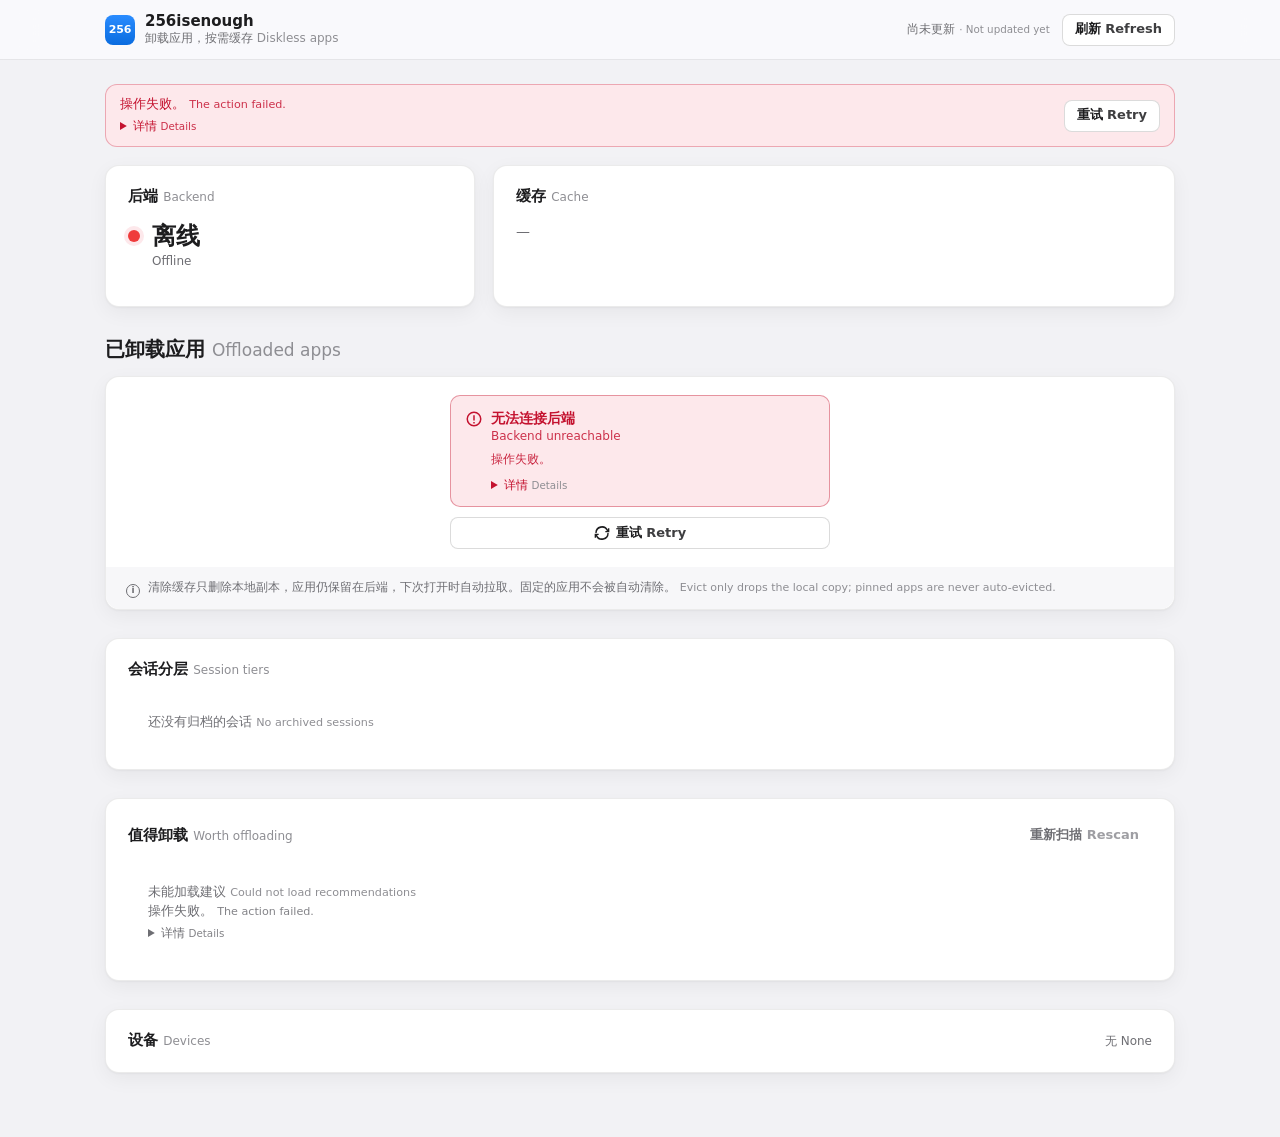
==== commit f21ebed5: "Rebuild the web dashboard to match the mockup Restyle and restructure the management page per docs/u" ====
--- a/Sources/isenough/web/index.html
+++ b/Sources/isenough/web/index.html
@@ -6,22 +6,16 @@
 <meta name="color-scheme" content="light dark">
 <title>256isenough</title>
 <script>
-// Runs before the first paint so theme and language never flash.
-// Language order: ?lang=, saved choice, then navigator.languages (zh* -> zh, else en).
+// Runs before the first paint so theme and language order never flash.
+// Theme follows prefers-color-scheme; ?theme=light|dark pins it (screenshots, debugging).
+// Labels are bilingual; Chinese leads unless ?lang=en puts English first.
 (function () {
   var root = document.documentElement;
   var params = new URLSearchParams(location.search);
   var theme = params.get("theme");
   var lang = params.get("lang");
-  try {
-    if (theme !== "light" && theme !== "dark" && theme !== "system") theme = localStorage.getItem("isenough.theme");
-    if (lang !== "zh" && lang !== "en") lang = localStorage.getItem("isenough.lang");
-  } catch (e) {}
   if (theme === "light" || theme === "dark") root.setAttribute("data-theme", theme);
-  if (lang !== "zh" && lang !== "en") {
-    var prefs = navigator.languages && navigator.languages.length ? navigator.languages : [navigator.language || "en"];
-    lang = String(prefs[0] || "en").toLowerCase().indexOf("zh") === 0 ? "zh" : "en";
-  }
+  lang = lang === "en" ? "en" : "zh";
   root.setAttribute("data-lang", lang);
   root.lang = lang === "zh" ? "zh-Hans" : "en";
 })();
@@ -29,138 +23,145 @@
 <link rel="stylesheet" href="style.css">
 </head>
 <body>
-<a class="skip" id="skip" href="#apps" data-i18n="skip"></a>
-<div class="window">
-  <header class="toolbar">
+<a class="skip" id="skip" href="#apps" data-t="skip"></a>
+<header class="topbar">
+  <div class="topbar-inner">
     <div class="brand">
       <div class="mark" aria-hidden="true">256</div>
       <div>
         <h1>256isenough</h1>
-        <p class="sub" id="subtitle" data-i18n="subtitle"></p>
+        <p class="sub" data-t="subtitle"></p>
       </div>
     </div>
-    <div class="toolbar-actions">
-      <button id="lang" type="button" class="lang-toggle"></button>
-      <div id="theme" class="segmented" role="radiogroup">
-        <button type="button" role="radio" data-theme-value="system" data-i18n="themeSystem"></button>
-        <button type="button" role="radio" data-theme-value="light" data-i18n="themeLight"></button>
-        <button type="button" role="radio" data-theme-value="dark" data-i18n="themeDark"></button>
-      </div>
-      <button id="refresh" type="button" class="primary" data-i18n="refresh"></button>
+    <div class="top-actions">
+      <span id="updated" class="updated"></span>
+      <button id="refresh" type="button" class="btn outline"><span data-t="refresh"></span></button>
     </div>
-  </header>
+  </div>
+</header>
+<div class="page">
   <div id="banner" class="banner" role="alert" hidden>
-    <p id="banner-text"></p>
-    <button id="retry" type="button" data-i18n="retry"></button>
+    <div id="banner-text" class="banner-text"></div>
+    <button id="retry" type="button" class="btn outline"><span data-t="retry"></span></button>
   </div>
   <section id="expired" class="card expired" hidden aria-labelledby="expired-title">
-    <h2 id="expired-title" data-i18n="expiredTitle"></h2>
-    <p data-i18n="expiredBody"></p>
+    <h2 id="expired-title" data-t="expiredTitle"></h2>
+    <p data-t="expiredBody"></p>
     <pre class="command"><code>isenough ui</code></pre>
   </section>
   <main id="content">
     <section id="onboarding" class="card hero" hidden aria-labelledby="onboarding-title">
-      <h2 id="onboarding-title" data-i18n="heroTitle"></h2>
-      <p class="muted" data-i18n="heroBody"></p>
+      <h2 id="onboarding-title" data-t="heroTitle"></h2>
+      <p class="muted" data-t="heroBody"></p>
       <ol class="steps">
         <li>
-          <strong data-i18n="heroStep1"></strong>
+          <strong data-t="heroStep1"></strong>
           <span id="hero-repo" class="muted"></span>
           <pre class="command"><code>isenough init --root /Volumes/apps/256isenough</code></pre>
         </li>
         <li>
-          <strong data-i18n="heroStep2"></strong>
-          <span class="muted" data-i18n="heroStep2Body"></span>
-          <a href="#recommend-section" class="link" data-i18n="heroStep2Link"></a>
+          <strong data-t="heroStep2"></strong>
+          <span class="muted" data-t="heroStep2Body"></span>
+          <a href="#recommend-section" class="link" data-t="heroStep2Link"></a>
         </li>
         <li>
-          <strong data-i18n="heroStep3"></strong>
-          <span class="muted" data-i18n="heroStep3Body"></span>
+          <strong data-t="heroStep3"></strong>
+          <span class="muted" data-t="heroStep3Body"></span>
           <pre class="command"><code>isenough pack "/Applications/Example.app"</code></pre>
         </li>
       </ol>
     </section>
     <div class="grid">
-      <article class="card" id="cache-card" data-level="ok" aria-labelledby="cache-title">
+      <article class="card backend-card" id="backend-card" data-level="unknown" aria-labelledby="backend-title">
         <div class="card-head">
-          <h2 id="cache-title" data-i18n="cache"></h2>
-          <p class="near" id="near" hidden></p>
+          <h2 id="backend-title" data-t="backend"></h2>
+          <span id="backend-pill" class="pill-slot"></span>
+        </div>
+        <div id="backend-body" aria-busy="true">
+          <div class="sk-line wide"></div>
+          <div class="sk-line"></div>
+          <div class="sk-line short"></div>
+        </div>
+      </article>
+      <article class="card cache-card" id="cache-card" data-level="ok" aria-labelledby="cache-title">
+        <div class="card-head">
+          <h2 id="cache-title" data-t="cache"></h2>
+          <span id="cache-pill" class="pill-slot"></span>
         </div>
         <div id="cache-body" aria-busy="true">
-          <div class="skeleton sk-lg"></div>
-          <div class="skeleton"></div>
-          <div class="skeleton sk-short"></div>
-        </div>
-      </article>
-      <article class="card" id="health-card" data-level="offline" aria-labelledby="health-title">
-        <h2 id="health-title" data-i18n="backend"></h2>
-        <div id="health-body" aria-busy="true">
-          <div class="skeleton sk-lg"></div>
-          <div class="skeleton"></div>
-          <div class="skeleton sk-short"></div>
+          <div class="sk-line wide tall"></div>
+          <div class="sk-line"></div>
+          <div class="sk-line short"></div>
         </div>
       </article>
     </div>
-    <section class="card" id="apps" aria-labelledby="apps-title">
+    <section id="apps" class="section" aria-labelledby="apps-title">
       <div class="section-head">
-        <h2 id="apps-title" data-i18n="apps"></h2>
-        <button id="icon-backfill" type="button" class="quiet" data-i18n="backfillIcons"></button>
+        <h2 id="apps-title" data-t="apps"></h2>
+        <p id="apps-summary" class="section-summary"></p>
       </div>
-      <div class="list-tools" id="list-tools">
-        <label class="field grow">
-          <span data-i18n="search"></span>
-          <input id="search" type="search" autocomplete="off" spellcheck="false">
-        </label>
-        <label class="field">
-          <span data-i18n="sortBy"></span>
-          <select id="sort">
-            <option value="name" data-i18n="sortName"></option>
-            <option value="size" data-i18n="sortSize"></option>
-            <option value="lastUsed" data-i18n="sortLastUsed"></option>
-          </select>
-        </label>
-        <label class="field">
-          <span data-i18n="filterBy"></span>
-          <select id="filter">
-            <option value="all" data-i18n="filterAll"></option>
-            <option value="cached" data-i18n="filterCached"></option>
-            <option value="remote" data-i18n="filterRemote"></option>
-            <option value="pinned" data-i18n="filterPinned"></option>
-          </select>
-        </label>
-      </div>
-      <div id="app-list" class="apps" aria-busy="true">
-        <div class="skeleton sk-row"></div>
-        <div class="skeleton sk-row"></div>
+      <div class="card table-card">
+        <div class="list-tools" id="list-tools" hidden>
+          <label class="field grow">
+            <span data-t="search"></span>
+            <input id="search" type="search" autocomplete="off" spellcheck="false">
+          </label>
+          <label class="field">
+            <span data-t="sortBy"></span>
+            <select id="sort">
+              <option value="name" data-tp="sortName"></option>
+              <option value="size" data-tp="sortSize"></option>
+              <option value="lastUsed" data-tp="sortLastUsed"></option>
+            </select>
+          </label>
+          <label class="field">
+            <span data-t="filterBy"></span>
+            <select id="filter">
+              <option value="all" data-tp="filterAll"></option>
+              <option value="cached" data-tp="filterCached"></option>
+              <option value="remote" data-tp="filterRemote"></option>
+              <option value="pinned" data-tp="filterPinned"></option>
+            </select>
+          </label>
+          <button id="icon-backfill" type="button" class="btn quiet"><span data-t="backfillIcons"></span></button>
+        </div>
+        <div class="table-head" id="table-head" hidden aria-hidden="true">
+          <span data-t="colApp"></span>
+          <span data-t="colStatus"></span>
+          <span data-t="colCache"></span>
+          <span class="right" data-t="colActions"></span>
+        </div>
+        <div id="app-list" class="app-list" aria-busy="true"></div>
+        <p class="table-foot"><span class="foot-icon" aria-hidden="true">i</span><span data-t="evictNote"></span></p>
       </div>
     </section>
+    <section class="card" id="sessions-section" aria-labelledby="sessions-title">
+      <div class="card-head">
+        <h2 id="sessions-title" data-t="sessionTiers"></h2>
+        <p id="sessions-summary" class="section-summary"></p>
+      </div>
+      <ul id="sessions" class="session-list"></ul>
+    </section>
     <section class="card" id="recommend-section" aria-labelledby="recommend-title">
-      <div class="section-head">
-        <h2 id="recommend-title" data-i18n="recommend"></h2>
+      <div class="card-head">
+        <h2 id="recommend-title" data-t="recommend"></h2>
         <p class="scan-line">
           <span id="recommend-scanned" class="muted"></span>
-          <button id="rescan" type="button" class="quiet" data-i18n="rescan"></button>
+          <button id="rescan" type="button" class="btn quiet"><span data-t="rescan"></span></button>
         </p>
       </div>
       <p id="recommend-total" class="total" hidden></p>
       <p id="recommend-summary" class="muted"></p>
-      <div id="recommend-list" class="apps" aria-busy="true">
-        <div class="skeleton sk-row"></div>
-      </div>
-      <h3 id="recommend-warn-title" class="warn-title" hidden data-i18n="recommendWarn"></h3>
-      <ul id="recommend-warnings" class="sessions"></ul>
+      <div id="recommend-list" class="rec-list" aria-busy="true"></div>
+      <h3 id="recommend-warn-title" class="warn-title" hidden data-t="recommendWarn"></h3>
+      <ul id="recommend-warnings" class="plain-list"></ul>
       <p id="recommend-leftovers" class="muted" hidden></p>
-      <ul id="recommend-leftover-paths" class="sessions" hidden></ul>
+      <ul id="recommend-leftover-paths" class="plain-list" hidden></ul>
     </section>
     <details class="card fold" id="devices-section">
-      <summary><h2 id="devices-title" data-i18n="devices"></h2><span id="devices-count" class="count"></span></summary>
+      <summary><h2 id="devices-title" data-t="devices"></h2><span id="devices-count" class="count"></span></summary>
       <p id="devices-summary" class="muted"></p>
-      <ul id="devices" class="sessions"></ul>
-    </details>
-    <details class="card fold" id="sessions-section">
-      <summary><h2 id="sessions-title" data-i18n="sessions"></h2><span id="sessions-count" class="count"></span></summary>
-      <p id="sessions-summary" class="muted"></p>
-      <ul id="sessions" class="sessions"></ul>
+      <ul id="devices" class="plain-list"></ul>
     </details>
   </main>
 </div>
@@ -170,8 +171,8 @@
     <h2 id="confirm-title"></h2>
     <p id="confirm-body"></p>
     <div class="dialog-actions">
-      <button id="confirm-cancel" type="submit" value="cancel" data-i18n="cancel"></button>
-      <button id="confirm-ok" type="submit" value="ok" class="danger"></button>
+      <button id="confirm-cancel" type="submit" value="cancel" class="btn outline"><span data-t="cancel"></span></button>
+      <button id="confirm-ok" type="submit" value="ok" class="btn danger"></button>
     </div>
   </form>
 </dialog>
--- a/Sources/isenough/web/style.css
+++ b/Sources/isenough/web/style.css
@@ -1,490 +1,629 @@
+/* 256isenough dashboard. Light and dark follow prefers-color-scheme; ?theme= pins one. */
 :root {
   color-scheme: light;
-  --bg: #efeae2;
-  --window: #f7f4ef;
-  --card: #fffdfb;
-  --card-2: #fbf8f3;
-  --text: #1c1915;
-  --muted: #5c564c;
-  --line: rgba(40, 32, 22, 0.14);
-  --accent: #0f6b4c;
+  --bg: #f2f2f5;
+  --topbar: rgba(250, 250, 252, 0.92);
+  --card: #ffffff;
+  --card-2: #f7f7f9;
+  --text: #1d1d1f;
+  --muted: #6e6e73;
+  --faint: #8e8e93;
+  --line: rgba(0, 0, 0, 0.08);
+  --line-strong: rgba(0, 0, 0, 0.14);
+  --accent: #0a6cdf;
   --accent-ink: #ffffff;
-  --bar: #0f6b4c;
-  --track: #e4ddd2;
-  --ok: #0c5c40;
-  --ok-bg: #e5f4ec;
-  --warn: #7a3e00;
-  --warn-bg: #fff1d6;
-  --warn-bar: #c47b12;
-  --hot: #9f1239;
-  --hot-bg: #ffe4ea;
-  --hot-bar: #e11d48;
-  --info: #0c4f8a;
-  --info-bg: #e7f0fa;
-  --chip: #f3eee6;
-  --floor: #1c1915;
-  --focus: #0b5cab;
-  --shadow: 0 16px 40px rgba(60, 42, 20, 0.08);
+  --accent-bg: #e6f0fd;
+  --green: #1a7f37;
+  --green-bg: #e3f5e8;
+  --green-dot: #34c759;
+  --amber: #8a5300;
+  --amber-bg: #fdf0d8;
+  --amber-bar: #f0a020;
+  --amber-zone: #f5e3c8;
+  --red: #c4122f;
+  --red-bg: #fde8eb;
+  --red-bar: #ef3b3b;
+  --red-zone: #f5d3d6;
+  --grey-pill: #ececf0;
+  --grey-ink: #4a4a50;
+  --track: #e8e8ed;
+  --marker: #2c2c30;
+  --focus: #0a6cdf;
+  --shadow: 0 1px 2px rgba(0, 0, 0, 0.04), 0 6px 20px rgba(0, 0, 0, 0.05);
+  --radius: 14px;
+  --mono: ui-monospace, "SF Mono", SFMono-Regular, Menlo, Consolas, monospace;
 }
 :root[data-theme="dark"] {
   color-scheme: dark;
-  --bg: #121418;
-  --window: #181b21;
-  --card: #20242c;
-  --card-2: #1b1f27;
-  --text: #f6f3ec;
-  --muted: #c9c1b6;
-  --line: rgba(255, 255, 255, 0.14);
-  --accent: #3ddc97;
-  --accent-ink: #06281c;
-  --bar: #3ddc97;
-  --track: #323844;
-  --ok: #7dffa8;
-  --ok-bg: rgba(61, 220, 151, 0.16);
-  --warn: #ffd7a8;
-  --warn-bg: rgba(245, 165, 36, 0.18);
-  --warn-bar: #f5a524;
-  --hot: #ffd0d6;
-  --hot-bg: rgba(255, 93, 115, 0.18);
-  --hot-bar: #ff5d73;
-  --info: #b9d6ff;
-  --info-bg: rgba(120, 170, 255, 0.16);
-  --chip: #2a303a;
-  --floor: #f6f3ec;
-  --focus: #9ec5ff;
-  --shadow: 0 16px 40px rgba(0, 0, 0, 0.35);
+  --bg: #161618;
+  --topbar: rgba(28, 28, 30, 0.92);
+  --card: #242426;
+  --card-2: #2c2c2f;
+  --text: #f2f2f7;
+  --muted: #a1a1a8;
+  --faint: #8a8a91;
+  --line: rgba(255, 255, 255, 0.09);
+  --line-strong: rgba(255, 255, 255, 0.16);
+  --accent: #4ea1ff;
+  --accent-ink: #04203f;
+  --accent-bg: rgba(78, 161, 255, 0.16);
+  --green: #6be08a;
+  --green-bg: rgba(52, 199, 89, 0.16);
+  --green-dot: #34c759;
+  --amber: #ffcf7a;
+  --amber-bg: rgba(240, 160, 32, 0.18);
+  --amber-bar: #f0a020;
+  --amber-zone: rgba(240, 160, 32, 0.24);
+  --red: #ff8b98;
+  --red-bg: rgba(255, 69, 88, 0.16);
+  --red-bar: #ff4f5e;
+  --red-zone: rgba(255, 69, 88, 0.24);
+  --grey-pill: #343438;
+  --grey-ink: #d0d0d6;
+  --track: #38383c;
+  --marker: #f2f2f7;
+  --focus: #6cb2ff;
+  --shadow: 0 1px 2px rgba(0, 0, 0, 0.3), 0 8px 24px rgba(0, 0, 0, 0.3);
 }
 @media (prefers-color-scheme: dark) {
   :root:not([data-theme="light"]) {
     color-scheme: dark;
-    --bg: #121418;
-    --window: #181b21;
-    --card: #20242c;
-    --card-2: #1b1f27;
-    --text: #f6f3ec;
-    --muted: #c9c1b6;
-    --line: rgba(255, 255, 255, 0.14);
-    --accent: #3ddc97;
-    --accent-ink: #06281c;
-    --bar: #3ddc97;
-    --track: #323844;
-    --ok: #7dffa8;
-    --ok-bg: rgba(61, 220, 151, 0.16);
-    --warn: #ffd7a8;
-    --warn-bg: rgba(245, 165, 36, 0.18);
-    --warn-bar: #f5a524;
-    --hot: #ffd0d6;
-    --hot-bg: rgba(255, 93, 115, 0.18);
-    --hot-bar: #ff5d73;
-    --info: #b9d6ff;
-    --info-bg: rgba(120, 170, 255, 0.16);
-    --chip: #2a303a;
-    --floor: #f6f3ec;
-    --focus: #9ec5ff;
-    --shadow: 0 16px 40px rgba(0, 0, 0, 0.35);
+    --bg: #161618;
+    --topbar: rgba(28, 28, 30, 0.92);
+    --card: #242426;
+    --card-2: #2c2c2f;
+    --text: #f2f2f7;
+    --muted: #a1a1a8;
+    --faint: #8a8a91;
+    --line: rgba(255, 255, 255, 0.09);
+    --line-strong: rgba(255, 255, 255, 0.16);
+    --accent: #4ea1ff;
+    --accent-ink: #04203f;
+    --accent-bg: rgba(78, 161, 255, 0.16);
+    --green: #6be08a;
+    --green-bg: rgba(52, 199, 89, 0.16);
+    --green-dot: #34c759;
+    --amber: #ffcf7a;
+    --amber-bg: rgba(240, 160, 32, 0.18);
+    --amber-bar: #f0a020;
+    --amber-zone: rgba(240, 160, 32, 0.24);
+    --red: #ff8b98;
+    --red-bg: rgba(255, 69, 88, 0.16);
+    --red-bar: #ff4f5e;
+    --red-zone: rgba(255, 69, 88, 0.24);
+    --grey-pill: #343438;
+    --grey-ink: #d0d0d6;
+    --track: #38383c;
+    --marker: #f2f2f7;
+    --focus: #6cb2ff;
+    --shadow: 0 1px 2px rgba(0, 0, 0, 0.3), 0 8px 24px rgba(0, 0, 0, 0.3);
   }
 }
+
 * { box-sizing: border-box; }
+html { -webkit-text-size-adjust: 100%; }
 body {
   margin: 0;
-  padding: 24px 16px 48px;
-  min-height: 100vh;
+  background: var(--bg);
   color: var(--text);
-  background:
-    radial-gradient(880px 380px at 0% -8%, rgba(15, 107, 76, 0.16), transparent 58%),
-    var(--bg);
-  font: 15px/1.45 -apple-system, BlinkMacSystemFont, "SF Pro Text", "PingFang SC", "Hiragino Sans GB", "Noto Sans CJK SC", "Noto Sans SC", "Source Han Sans SC", "WenQuanYi Micro Hei", "Segoe UI", sans-serif;
-}
-button, input { font: inherit; color: inherit; }
-.skip {
+  font: 14px/1.45 -apple-system, BlinkMacSystemFont, "SF Pro Text", "PingFang SC", "Hiragino Sans GB", "Helvetica Neue", system-ui, sans-serif;
+  -webkit-font-smoothing: antialiased;
+}
+[hidden] { display: none !important; }
+h1, h2, h3, p { margin: 0; }
+button, input, select { font: inherit; color: inherit; }
+:focus-visible { outline: 2px solid var(--focus); outline-offset: 2px; border-radius: 6px; }
+.mono { font-family: var(--mono); font-size: 13px; }
+.muted { color: var(--muted); }
+.small { font-size: 12px; }
+.skip { position: absolute; left: -9999px; top: 8px; z-index: 50; background: var(--card); padding: 8px 12px; border-radius: 8px; }
+.skip:focus { left: 12px; }
+
+/* Bilingual runs: primary text, the other language smaller and grey. */
+.bi-s { color: var(--faint); font-size: 0.86em; font-weight: 400; }
+.pill .bi-s, .btn .bi-s { color: inherit; opacity: 0.85; font-size: 1em; font-weight: inherit; }
+
+/* ---- header ---- */
+.topbar {
+  position: sticky;
+  top: 0;
+  z-index: 10;
+  background: var(--topbar);
+  backdrop-filter: saturate(1.6) blur(16px);
+  -webkit-backdrop-filter: saturate(1.6) blur(16px);
+  border-bottom: 1px solid var(--line);
+}
+.topbar-inner {
+  max-width: 1102px;
+  margin: 0 auto;
+  padding: 12px 16px;
+  display: flex;
+  align-items: center;
+  justify-content: space-between;
+  gap: 16px;
+}
+.brand { display: flex; align-items: center; gap: 10px; min-width: 0; }
+.mark {
+  width: 30px;
+  height: 30px;
+  border-radius: 8px;
+  background: linear-gradient(180deg, #2a8cff, #0a6cdf);
+  color: #fff;
+  font-size: 11px;
+  font-weight: 700;
+  display: grid;
+  place-items: center;
+  letter-spacing: -0.2px;
+  flex: none;
+}
+.brand h1 { font-size: 15px; font-weight: 650; line-height: 1.2; }
+.brand .sub { font-size: 12px; color: var(--muted); }
+.brand .sub .bi-s { font-size: 1em; }
+.top-actions { display: flex; align-items: center; gap: 12px; }
+.updated { font-size: 12px; color: var(--muted); white-space: nowrap; }
+.updated .bi-s::before { content: "· "; }
+
+.page { max-width: 1102px; margin: 0 auto; padding: 24px 16px 64px; }
+main { display: grid; grid-template-columns: minmax(0, 1fr); gap: 28px; }
+main > *, .grid > * { min-width: 0; }
+
+/* ---- cards ---- */
+.card {
+  background: var(--card);
+  border-radius: var(--radius);
+  box-shadow: var(--shadow);
+  padding: 20px 22px;
+  border: 1px solid var(--line);
+}
+.card-head {
+  display: flex;
+  align-items: center;
+  justify-content: space-between;
+  gap: 12px;
+  margin-bottom: 14px;
+  flex-wrap: wrap;
+}
+.card-head h2, .section-head h2 { font-size: 15px; font-weight: 650; }
+.card-head h2 .bi-s { font-size: 12px; }
+.grid { display: grid; grid-template-columns: minmax(0, 370px) minmax(0, 1fr); gap: 18px; align-items: stretch; }
+
+/* ---- pills ---- */
+.pill {
+  display: inline-flex;
+  align-items: center;
+  gap: 5px;
+  padding: 3px 10px;
+  border-radius: 999px;
+  font-size: 12px;
+  font-weight: 600;
+  line-height: 1.4;
+  white-space: nowrap;
+  background: var(--grey-pill);
+  color: var(--grey-ink);
+}
+.pill.blue { background: var(--accent-bg); color: var(--accent); }
+.pill.green { background: var(--green-bg); color: var(--green); }
+.pill.amber { background: var(--amber-bg); color: var(--amber); }
+.pill.red { background: var(--red-bg); color: var(--red); }
+.pill .glyph { width: 12px; height: 12px; }
+.pill-dot { width: 6px; height: 6px; border-radius: 50%; background: currentColor; }
+.pill-slot { display: inline-flex; }
+
+/* ---- backend ---- */
+.health-line { display: flex; align-items: flex-start; gap: 12px; margin: 4px 0 16px; }
+.health-line .dot {
+  width: 12px;
+  height: 12px;
+  border-radius: 50%;
+  margin-top: 9px;
+  background: var(--green-dot);
+  box-shadow: 0 0 0 4px var(--green-bg);
+  flex: none;
+}
+.backend-card[data-level="degraded"] .dot { background: var(--amber-bar); box-shadow: 0 0 0 4px var(--amber-bg); }
+.backend-card[data-level="offline"] .dot { background: var(--red-bar); box-shadow: 0 0 0 4px var(--red-bg); }
+.backend-card[data-level="unknown"] .dot { background: var(--faint); box-shadow: none; }
+.health-title { display: block; font-size: 24px; font-weight: 700; line-height: 1.3; }
+.health-sub { display: block; font-size: 12px; color: var(--muted); }
+.kv { margin: 0 0 10px; display: grid; gap: 6px; }
+.kv > div { display: flex; justify-content: space-between; gap: 12px; align-items: baseline; }
+.kv dt { color: var(--muted); font-size: 13px; }
+.kv dt .bi-s { color: var(--muted); }
+.kv dd { margin: 0; text-align: right; min-width: 0; overflow: hidden; text-overflow: ellipsis; white-space: nowrap; font-size: 13px; }
+.list-label { font-size: 12px; color: var(--muted); margin: 14px 0 4px; }
+.list-label .bi-s { color: var(--muted); }
+.endpoints { list-style: none; margin: 0; padding: 0; }
+.endpoint {
+  display: flex;
+  justify-content: space-between;
+  align-items: center;
+  gap: 10px;
+  padding: 9px 0;
+  border-top: 1px solid var(--line);
+  min-height: 40px;
+}
+.endpoint-name { display: flex; flex-direction: column; min-width: 0; }
+.endpoint-name .mono { overflow: hidden; text-overflow: ellipsis; white-space: nowrap; }
+.endpoint.is-active .endpoint-name .mono { font-weight: 700; }
+.endpoint-place { font-size: 11px; color: var(--faint); overflow: hidden; text-overflow: ellipsis; white-space: nowrap; }
+.endpoint-state { font-size: 12px; color: var(--muted); white-space: nowrap; }
+.endpoint-state .bi-s { color: var(--muted); font-size: 1em; }
+details.raw { margin: -8px 0 12px; font-size: 12px; color: var(--muted); }
+details.raw summary { cursor: pointer; width: fit-content; }
+details.raw code { display: block; margin-top: 6px; padding: 8px 10px; background: var(--card-2); border-radius: 8px; font: 12px/1.4 var(--mono); white-space: pre-wrap; word-break: break-word; }
+
+/* ---- cache ---- */
+.hero-line { display: flex; align-items: baseline; flex-wrap: wrap; gap: 4px 10px; margin-bottom: 18px; }
+.hero-num { display: inline-flex; align-items: baseline; gap: 6px; }
+.hero-value { font-size: 52px; font-weight: 700; letter-spacing: -1.5px; line-height: 1; font-variant-numeric: tabular-nums; }
+.hero-unit { font-size: 22px; font-weight: 500; }
+.hero-rest { color: var(--muted); font-size: 14px; }
+.hero-rest .bi-s { color: var(--muted); font-size: 1em; }
+.meter { position: relative; padding-top: 34px; }
+.meter:not(:has(.floor-label)) { padding-top: 0; }
+.track { position: relative; height: 12px; border-radius: 999px; background: var(--track); overflow: visible; }
+.track .zone { position: absolute; top: 0; bottom: 0; }
+.track .zone.near { left: 80%; width: 15%; background: var(--amber-zone); }
+.track .zone.critical { left: 95%; right: 0; background: var(--red-zone); border-radius: 0 999px 999px 0; }
+.track .fill { position: absolute; left: 0; top: 0; bottom: 0; border-radius: 999px; background: var(--accent); min-width: 6px; }
+.track .fill.warn { background: var(--amber-bar); }
+.track .fill.hot { background: var(--red-bar); }
+.floor-marker { position: absolute; top: -6px; bottom: -6px; width: 2px; margin-left: -1px; background: var(--marker); border-radius: 2px; }
+.floor-label {
   position: absolute;
-  left: 12px;
-  top: -48px;
-  background: var(--accent);
-  color: var(--accent-ink);
-  padding: 8px 12px;
+  top: 0;
+  transform: translateX(-50%);
+  font-size: 11px;
+  line-height: 1.3;
+  text-align: center;
+  white-space: nowrap;
+  color: var(--muted);
+  display: flex;
+  flex-direction: column;
+}
+.floor-label .bi-s { color: var(--muted); }
+.floor-label strong { color: var(--text); font-size: 12px; }
+.floor-label.align-end { transform: translateX(calc(-100% + 1px)); text-align: right; }
+.floor-label.align-start { transform: translateX(-1px); text-align: left; }
+.ticks { display: flex; justify-content: space-between; margin-top: 8px; font-size: 11px; color: var(--muted); font-variant-numeric: tabular-nums; }
+.legend { list-style: none; margin: 12px 0 0; padding: 0; display: flex; flex-wrap: wrap; gap: 6px 18px; font-size: 12px; color: var(--muted); }
+.legend .bi-s { color: var(--muted); font-size: 1em; }
+.legend li { display: inline-flex; align-items: center; gap: 6px; }
+.swatch { width: 9px; height: 9px; border-radius: 2px; display: inline-block; background: var(--accent); }
+.swatch.warn { background: var(--amber-bar); }
+.swatch.hot { background: var(--red-bar); }
+.near-note { margin-top: 12px; display: flex; gap: 6px; align-items: center; font-size: 12px; padding: 8px 10px; border-radius: 8px; background: var(--amber-bg); color: var(--amber); }
+.near-note.hot { background: var(--red-bg); color: var(--red); }
+.near-note .bi-s { color: inherit; opacity: 0.85; }
+.stats { display: grid; grid-template-columns: repeat(3, minmax(0, 1fr)); gap: 12px; margin: 18px 0 0; padding-top: 16px; border-top: 1px solid var(--line); }
+.stats > div { display: flex; flex-direction: column; min-width: 0; }
+.stats > div > dd { order: -1; }
+.stats dt { font-size: 12px; color: var(--muted); }
+.stats dt .bi-s { color: var(--muted); font-size: 1em; }
+.stats dd { margin: 0; }
+.stat-value { font-size: 20px; font-weight: 650; font-variant-numeric: tabular-nums; }
+.stat-value .bi-s { font-size: 13px; }
+.stat-extra { font-size: 11px; color: var(--faint); margin: 2px 0 0; }
+
+/* ---- apps table ---- */
+.section-head { display: flex; align-items: baseline; justify-content: space-between; gap: 12px; margin-bottom: 12px; flex-wrap: wrap; }
+.section-head h2 { font-size: 20px; font-weight: 700; }
+.section-head h2 .bi-s { font-size: 17px; }
+.section-summary { font-size: 12px; color: var(--muted); }
+.section-summary .bi-s { color: var(--faint); font-size: 1em; }
+.table-card { padding: 0; overflow: visible; }
+.list-tools { display: flex; flex-wrap: wrap; align-items: flex-end; gap: 10px; padding: 14px 20px; border-bottom: 1px solid var(--line); }
+.field { display: grid; gap: 4px; font-size: 12px; color: var(--muted); }
+.field .bi-s { color: var(--muted); font-size: 1em; }
+.field.grow { flex: 1 1 200px; }
+.field input, .field select {
+  min-height: 32px;
+  padding: 5px 10px;
+  border-radius: 8px;
+  border: 1px solid var(--line-strong);
+  background: var(--card);
+  color: var(--text);
+  font-size: 13px;
+}
+.table-head, .app-row {
+  display: grid;
+  /* Fixed tracks so every row lines up with the header. */
+  grid-template-columns: minmax(0, 1.5fr) minmax(0, 1.25fr) 128px 346px;
+  align-items: center;
+  gap: 16px;
+  padding: 0 20px;
+}
+.table-head { font-size: 12px; color: var(--muted); padding-top: 11px; padding-bottom: 11px; background: var(--card-2); border-bottom: 1px solid var(--line); border-radius: var(--radius) var(--radius) 0 0; }
+.list-tools:not([hidden]) + .table-head { border-radius: 0; }
+.table-head .bi-s { color: var(--muted); font-size: 1em; }
+.app-row { min-height: 66px; padding-top: 12px; padding-bottom: 12px; border-bottom: 1px solid var(--line); }
+.app-row[aria-busy="true"] { background: var(--card-2); }
+.app-cell { display: flex; align-items: center; gap: 12px; min-width: 0; }
+.avatar {
+  width: 36px;
+  height: 36px;
+  border-radius: 9px;
+  flex: none;
+  display: grid;
+  place-items: center;
+  color: #fff;
+  font-weight: 700;
+  font-size: 15px;
+  object-fit: contain;
+}
+img.avatar { background: transparent; }
+.app-words { min-width: 0; }
+.app-name { font-size: 14px; font-weight: 650; overflow: hidden; text-overflow: ellipsis; white-space: nowrap; }
+.app-meta { font-size: 12px; color: var(--muted); }
+.app-meta .bi-s { color: var(--muted); font-size: 1em; }
+.app-extra { font-size: 11px; color: var(--faint); overflow: hidden; text-overflow: ellipsis; white-space: nowrap; }
+.job-line { font-size: 12px; color: var(--accent); margin-top: 2px; }
+.job-line .bi-s { color: inherit; opacity: 0.8; }
+.pills { display: flex; flex-wrap: wrap; gap: 6px; }
+.cache-cell { min-width: 0; }
+.cache-size { font-size: 13px; font-weight: 600; font-variant-numeric: tabular-nums; }
+.cache-size.muted { font-weight: 400; }
+.cache-size.muted .bi-s { color: var(--faint); font-size: 1em; }
+.cache-sub { font-size: 11px; color: var(--faint); }
+.share { height: 4px; border-radius: 999px; background: var(--track); margin-top: 6px; max-width: 120px; overflow: hidden; }
+.share span { display: block; height: 100%; background: var(--accent); border-radius: 999px; }
+.actions { display: flex; align-items: center; justify-content: flex-start; gap: 6px; flex-wrap: nowrap; }
+.rec-row .actions { justify-content: flex-end; }
+.table-foot {
+  display: flex;
+  gap: 8px;
+  align-items: baseline;
+  padding: 12px 20px;
+  font-size: 12px;
+  color: var(--muted);
+  background: var(--card-2);
+  border-radius: 0 0 var(--radius) var(--radius);
+}
+.table-foot .bi-s { color: var(--faint); font-size: 11px; }
+.foot-icon {
+  flex: none;
+  width: 14px;
+  height: 14px;
+  border-radius: 50%;
+  border: 1.4px solid currentColor;
+  display: inline-grid;
+  place-items: center;
+  font: 700 9px/1 -apple-system, system-ui, sans-serif;
+  transform: translateY(2px);
+}
+
+/* ---- buttons ---- */
+.btn {
+  display: inline-flex;
+  align-items: center;
+  justify-content: center;
+  gap: 6px;
+  min-height: 32px;
+  padding: 5px 12px;
+  border-radius: 8px;
+  border: 1px solid transparent;
+  background: var(--card-2);
+  color: var(--text);
+  font-size: 13px;
+  font-weight: 600;
+  cursor: pointer;
+  white-space: nowrap;
+  position: relative;
+}
+.btn:hover:not(:disabled):not([aria-disabled="true"]) { filter: brightness(0.97); }
+.btn:disabled, .btn[aria-disabled="true"] { opacity: 0.45; cursor: not-allowed; }
+.btn.primary { background: var(--accent); color: var(--accent-ink); }
+.btn.tint { background: var(--accent-bg); color: var(--accent); }
+.btn.outline { background: var(--card); border-color: var(--line-strong); }
+.btn.quiet { background: transparent; color: var(--muted); }
+.btn.quiet:hover:not(:disabled) { background: var(--card-2); }
+.btn.danger-outline { background: var(--card); border-color: color-mix(in srgb, var(--red) 45%, transparent); color: var(--red); }
+.btn.danger { background: var(--red-bar); color: #fff; }
+.btn.icon-only { width: 32px; padding: 0; }
+.btn .glyph { flex: none; }
+.btn .spinner { display: none; }
+.btn.is-busy .glyph { display: none; }
+.btn.is-busy .spinner {
+  display: inline-block;
+  width: 14px;
+  height: 14px;
+  border-radius: 50%;
+  border: 2px solid currentColor;
+  border-right-color: transparent;
+  animation: spin 0.8s linear infinite;
+}
+#refresh[aria-busy="true"] { opacity: 0.7; }
+@keyframes spin { to { transform: rotate(360deg); } }
+@media (prefers-reduced-motion: reduce) {
+  .btn.is-busy .spinner, .sk-line, .sk-avatar { animation: none; }
+}
+
+.more { position: relative; }
+.menu {
+  position: absolute;
+  right: 0;
+  top: calc(100% + 6px);
+  z-index: 20;
+  min-width: 240px;
+  padding: 6px;
   border-radius: 10px;
-  z-index: 3;
-}
-.skip:focus { top: 12px; }
-.window {
-  max-width: 1120px;
-  margin: 0 auto;
-  padding: 22px;
-  background: var(--window);
-  border: 1px solid var(--line);
-  border-radius: 24px;
-  box-shadow: var(--shadow);
-}
-.toolbar { display: flex; justify-content: space-between; gap: 16px; align-items: center; }
-.brand { display: flex; gap: 12px; align-items: center; min-width: 0; }
-.mark {
-  width: 48px; height: 48px; border-radius: 14px; flex: none;
-  display: grid; place-items: center;
-  background: #0f6b4c;
-  color: #fff; font-weight: 700; letter-spacing: -0.05em; font-size: 15px;
-}
-h1 { margin: 0; font-size: 22px; letter-spacing: -0.03em; }
-h2 { margin: 0; font-size: 15px; font-weight: 650; letter-spacing: -0.01em; }
-.sub, .muted { color: var(--muted); }
-.sub { margin: 2px 0 0; }
-.toolbar-actions { display: flex; gap: 8px; align-items: center; flex-wrap: wrap; justify-content: flex-end; }
-button {
-  border: 1px solid var(--line);
   background: var(--card);
-  border-radius: 999px;
-  padding: 8px 14px;
+  border: 1px solid var(--line-strong);
+  box-shadow: 0 12px 32px rgba(0, 0, 0, 0.18);
+}
+.menuitem {
+  display: block;
+  width: 100%;
+  text-align: left;
+  border: 0;
+  background: transparent;
+  padding: 8px 10px;
+  border-radius: 6px;
+  cursor: pointer;
+  font-size: 13px;
   min-height: 36px;
-  cursor: pointer;
-}
-button:hover { border-color: var(--accent); }
-button:focus-visible, a:focus-visible {
-  outline: 3px solid var(--focus);
-  outline-offset: 2px;
-}
-button.primary { background: var(--accent); color: var(--accent-ink); border-color: transparent; }
-button:disabled { opacity: 0.38; cursor: not-allowed; }
-button:disabled:hover { border-color: var(--line); }
+}
+.menuitem:hover, .menuitem:focus-visible { background: var(--accent-bg); outline: none; }
+
+/* ---- states ---- */
+.skeleton-wrap { padding: 16px 20px; display: grid; gap: 14px; }
+.sk-row { display: flex; gap: 12px; align-items: center; }
+.sk-avatar { width: 36px; height: 36px; border-radius: 9px; background: var(--track); animation: pulse 1.4s ease-in-out infinite; }
+.sk-lines { flex: 1; display: grid; gap: 6px; }
+.sk-line { height: 10px; width: 60%; border-radius: 6px; background: var(--track); animation: pulse 1.4s ease-in-out infinite; margin-bottom: 8px; }
+.sk-lines .sk-line { margin: 0; width: 40%; }
+.sk-line.short, .sk-lines .sk-line.short { width: 25%; }
+.sk-line.wide { width: 80%; }
+.sk-line.tall { height: 36px; }
+.sk-note { font-size: 12px; color: var(--muted); }
+@keyframes pulse { 50% { opacity: 0.5; } }
+.state-empty { display: flex; flex-direction: column; align-items: center; text-align: center; gap: 4px; padding: 36px 20px; }
+.state-empty .tray { width: 44px; height: 44px; border-radius: 12px; border: 1px solid var(--line-strong); display: grid; place-items: center; color: var(--muted); margin-bottom: 8px; background: var(--card-2); }
+.state-empty strong { font-size: 15px; }
+.state-note { padding: 18px 20px; color: var(--muted); font-size: 13px; list-style: none; }
+.state-error { padding: 18px 20px; display: grid; gap: 10px; justify-items: stretch; max-width: 420px; margin: 0 auto; }
+.error-box { border: 1px solid color-mix(in srgb, var(--red) 40%, transparent); background: var(--red-bg); border-radius: 10px; padding: 12px 14px; color: var(--red); }
+.error-head { display: flex; gap: 8px; align-items: flex-start; }
+.error-head .glyph { margin-top: 2px; flex: none; }
+.error-head strong { display: block; font-size: 14px; }
+.error-head span { display: block; font-size: 12px; opacity: 0.85; }
+.error-where { margin-top: 6px; padding-left: 26px; font-size: 12px; opacity: 0.9; }
+.state-error details.raw { margin: 8px 0 0 26px; color: inherit; }
+.btn.retry { width: 100%; background: var(--card); border-color: var(--line-strong); }
+
 .banner {
   display: flex;
   align-items: center;
-  gap: 16px;
-  width: 100%;
-  margin-top: 16px;
-  padding: 12px 14px;
+  justify-content: space-between;
+  gap: 12px;
+  padding: 10px 14px;
+  margin-bottom: 18px;
+  border-radius: 12px;
+  background: var(--red-bg);
+  color: var(--red);
+  border: 1px solid color-mix(in srgb, var(--red) 30%, transparent);
+}
+.banner-text { min-width: 0; font-size: 13px; }
+.banner-text .bi-s { color: inherit; opacity: 0.85; }
+.banner details.raw { margin: 4px 0 0; color: inherit; }
+.err-block .bi-s { color: inherit; opacity: 0.85; }
+.err-block details.raw { margin: 4px 0 0; color: inherit; }
+
+/* ---- sessions ---- */
+.session-list, .plain-list { list-style: none; margin: 0; padding: 0; }
+.session-row {
+  display: grid;
+  grid-template-columns: 84px minmax(80px, 160px) minmax(0, 1fr) auto;
+  align-items: center;
+  gap: 14px;
+  padding: 10px 0;
+  border-top: 1px solid var(--line);
+}
+.session-row .pill { justify-self: start; }
+.session-tool { font-weight: 500; }
+.session-path { color: var(--muted); overflow: hidden; text-overflow: ellipsis; white-space: nowrap; }
+.session-age { color: var(--muted); font-size: 12px; white-space: nowrap; }
+
+/* ---- recommendations, devices ---- */
+.scan-line { display: flex; align-items: center; gap: 8px; font-size: 12px; }
+.scan-line .bi-s { color: var(--faint); font-size: 1em; }
+.total { font-size: 22px; font-weight: 700; margin-bottom: 4px; }
+.total .bi-s { font-size: 14px; }
+#recommend-summary { font-size: 12px; margin-bottom: 8px; }
+#recommend-summary .bi-s { color: var(--faint); font-size: 1em; }
+.rec-row { display: flex; align-items: center; justify-content: space-between; gap: 12px; padding: 12px 0; border-top: 1px solid var(--line); }
+.rec-name { display: flex; align-items: center; gap: 8px; flex-wrap: wrap; }
+.rec-reason { display: block; font-size: 12px; color: var(--muted); margin-top: 2px; }
+.rec-reason .bi-s { font-size: 1em; }
+.inline-command { display: inline-block; margin-top: 6px; padding: 3px 8px; border-radius: 6px; background: var(--card-2); font: 12px var(--mono); max-width: 100%; overflow: hidden; text-overflow: ellipsis; white-space: nowrap; }
+.warn-title { font-size: 13px; margin: 18px 0 6px; color: var(--muted); }
+.poor-row, .device-row, #recommend-leftover-paths li { padding: 10px 0; border-top: 1px solid var(--line); }
+.path { color: var(--muted); font-size: 12px; overflow-wrap: anywhere; }
+.fold summary { display: flex; align-items: center; justify-content: space-between; gap: 10px; cursor: pointer; list-style: none; }
+.fold summary::-webkit-details-marker { display: none; }
+.fold summary h2 { font-size: 15px; font-weight: 650; }
+.fold summary h2 .bi-s { font-size: 12px; }
+.fold[open] summary { margin-bottom: 10px; }
+.count { font-size: 12px; color: var(--muted); }
+.count .bi-s { color: var(--muted); font-size: 1em; }
+
+/* ---- onboarding, expired ---- */
+.hero h2, .expired h2 { font-size: 18px; margin-bottom: 6px; }
+.steps { margin: 14px 0 0; padding-left: 0; list-style: none; display: grid; gap: 12px; }
+.steps li { display: grid; gap: 4px; }
+.command { margin: 4px 0 0; padding: 8px 10px; border-radius: 8px; background: var(--card-2); font: 12px var(--mono); overflow-x: auto; }
+.link { color: var(--accent); }
+
+/* ---- toasts, dialog ---- */
+.toasts { position: fixed; right: 16px; bottom: 16px; z-index: 40; display: grid; gap: 8px; width: min(380px, calc(100vw - 32px)); }
+.toast {
+  display: flex;
+  gap: 10px;
+  align-items: flex-start;
+  padding: 10px 12px;
+  border-radius: 12px;
+  background: var(--card);
+  border: 1px solid var(--line-strong);
+  box-shadow: 0 10px 30px rgba(0, 0, 0, 0.16);
+  font-size: 13px;
+}
+.toast.ok { border-left: 4px solid var(--green-dot); }
+.toast.error { border-left: 4px solid var(--red-bar); }
+.toast-text { flex: 1; min-width: 0; display: grid; gap: 3px; }
+.toast .err-block { color: var(--muted); font-size: 12px; }
+.toast-close { border: 0; background: transparent; color: var(--muted); font-size: 18px; line-height: 1; cursor: pointer; padding: 0 2px; min-width: 24px; min-height: 24px; }
+.confirm {
+  border: 0;
   border-radius: 16px;
-  background: var(--hot-bg);
-  color: var(--hot);
-  border: 1px solid color-mix(in srgb, var(--hot) 45%, transparent);
-}
-.banner[hidden] { display: none; }
-.banner p { margin: 0; flex: 1; min-width: 12em; }
-.banner button { min-height: 44px; background: var(--card); color: var(--text); flex: none; }
-.grid { display: grid; grid-template-columns: 1.35fr 0.9fr; gap: 14px; margin-top: 16px; }
-.card {
-  margin-top: 14px;
+  padding: 22px;
+  width: min(440px, calc(100vw - 32px));
   background: var(--card);
-  border: 1px solid var(--line);
-  border-radius: 18px;
-  padding: 16px;
-}
-.grid .card { margin-top: 0; }
-.card-head, .section-head { display: flex; justify-content: space-between; gap: 12px; align-items: baseline; }
-.near { margin: 0; font-size: 13px; font-weight: 650; }
-#cache-card[data-level="warn"] .near, #cache-card[data-level="warn"] .usage-value { color: var(--warn); }
-#cache-card[data-level="hot"] .near, #cache-card[data-level="hot"] .usage-value { color: var(--hot); }
-#cache-card[data-level="warn"] { --bar: var(--warn-bar); }
-#cache-card[data-level="hot"] { --bar: var(--hot-bar); }
-.usage-value {
-  margin: 8px 0 0;
-  font-size: 52px;
-  line-height: 1;
-  font-weight: 700;
-  letter-spacing: -0.045em;
-  font-variant-numeric: tabular-nums;
-}
-.usage-caption { margin: 6px 0 0; color: var(--muted); font-variant-numeric: tabular-nums; }
-.usage-track {
-  position: relative;
-  height: 14px;
-  margin-top: 16px;
-  border-radius: 999px;
-  background: var(--track);
-}
-.usage-fill {
-  height: 100%;
-  border-radius: inherit;
-  background: var(--bar);
-  width: 0;
-}
-.usage-floor {
-  position: absolute;
-  top: -6px;
-  bottom: -6px;
-  width: 2px;
-  margin-left: -1px;
-  background: var(--floor);
-}
-.usage-floor::before {
-  content: "";
-  position: absolute;
-  left: -4px;
-  top: -1px;
-  border-left: 5px solid transparent;
-  border-right: 5px solid transparent;
-  border-top: 6px solid var(--floor);
-}
-.legend {
-  display: flex;
-  flex-wrap: wrap;
-  gap: 8px 16px;
-  list-style: none;
-  padding: 0;
-  margin: 12px 0 0;
-  color: var(--muted);
-  font-size: 13px;
-}
-.legend li { display: inline-flex; align-items: center; gap: 6px; }
-.swatch { width: 12px; height: 12px; border-radius: 3px; display: inline-block; }
-.swatch.used { background: var(--bar); }
-.swatch.free { background: var(--track); box-shadow: inset 0 0 0 1px var(--line); }
-.swatch.floor { width: 2px; height: 14px; border-radius: 1px; background: var(--floor); }
-.floor-note { margin: 8px 0 0; color: var(--muted); font-size: 13px; }
-.stats {
-  display: grid;
-  grid-template-columns: repeat(3, minmax(0, 1fr));
-  gap: 10px;
-  margin: 14px 0 0;
-}
-.stats div { background: var(--chip); border-radius: 12px; padding: 10px 12px; }
-.stats dt { color: var(--muted); font-size: 12px; }
-.stats dd { margin: 4px 0 0; font-weight: 650; font-variant-numeric: tabular-nums; }
-.health-status { display: flex; gap: 12px; align-items: center; margin-top: 14px; }
-.health-status strong { display: block; font-size: 22px; letter-spacing: -0.03em; }
-.health-status .subline { color: var(--muted); font-size: 13px; }
-.dot {
-  width: 12px; height: 12px; border-radius: 50%; flex: none;
-  background: var(--level, var(--muted));
-  box-shadow: 0 0 0 4px color-mix(in srgb, var(--level, var(--muted)) 22%, transparent);
-}
-#health-card[data-level="healthy"] { --level: var(--ok); }
-#health-card[data-level="degraded"] { --level: var(--warn-bar); }
-#health-card[data-level="offline"] { --level: var(--hot-bar); }
-.facts { margin: 14px 0 0; display: grid; gap: 8px; }
-.facts div { display: flex; justify-content: space-between; gap: 12px; }
-.facts dt { color: var(--muted); }
-.facts dd { margin: 0; text-align: right; font-variant-numeric: tabular-nums; }
-.health-detail { margin: 10px 0 0; color: var(--muted); }
-.endpoint-label { margin: 14px 0 8px; color: var(--muted); font-size: 12px; }
-.endpoints { list-style: none; padding: 0; margin: 0; display: grid; gap: 8px; }
-.endpoint {
-  display: flex; flex-wrap: wrap; gap: 6px 10px; align-items: baseline;
-  padding: 8px 10px; border-radius: 12px; background: var(--chip);
-}
-.endpoint.is-current { box-shadow: inset 0 0 0 1px var(--accent); }
-.kind { font-size: 11px; letter-spacing: 0.04em; text-transform: uppercase; color: var(--muted); }
-.apps, .sessions { display: grid; gap: 10px; margin-top: 12px; }
-.app {
-  display: grid;
-  grid-template-columns: 44px minmax(0, 1fr) auto;
-  gap: 12px;
-  align-items: center;
-  padding: 12px;
-  border: 1px solid var(--line);
-  border-radius: 16px;
-  background: var(--card-2);
-}
-.app-icon {
-  width: 44px; height: 44px; border-radius: 12px;
-  display: grid; place-items: center;
-  color: #fff; font-weight: 700; font-size: 18px;
-  object-fit: cover;
-  background: var(--chip);
-}
-.name-row { display: flex; flex-wrap: wrap; gap: 6px; align-items: center; }
-.name { font-weight: 650; letter-spacing: -0.02em; }
-.meta, .path { color: var(--muted); }
-.meta { margin-top: 2px; font-size: 13px; }
-.chips { display: flex; flex-wrap: wrap; gap: 6px; }
-.chip {
-  border-radius: 999px; padding: 2px 8px; font-size: 12px; font-weight: 650;
-  background: var(--chip); color: var(--text);
-}
-.chip.cached { background: var(--ok-bg); color: var(--ok); }
-.chip.remote { background: var(--info-bg); color: var(--info); }
-.recommend-reason { color: var(--muted); margin-top: 2px; font-size: 13px; }
-.chip.pinned, .chip.warn { background: var(--warn-bg); color: var(--warn); }
-.warn-title { margin: 18px 0 0; font-size: 16px; }
-.chip.restored { background: var(--info-bg); color: var(--info); }
-.chip.cold { background: var(--chip); color: var(--text); }
-.share {
-  margin-top: 8px; height: 6px; border-radius: 99px;
-  background: var(--track); overflow: hidden;
-}
-.share span { display: block; height: 100%; background: var(--accent); border-radius: inherit; }
-.chip.attention { background: var(--hot-bg); color: var(--hot); }
-.chip.mounted { background: var(--ok-bg); color: var(--ok); box-shadow: inset 0 0 0 1px color-mix(in srgb, var(--ok) 40%, transparent); }
-.chip.downloading { background: var(--info-bg); color: var(--info); }
-.app h3.name { margin: 0; font-size: 15px; }
-.job-line { margin-top: 4px; font-size: 13px; color: var(--info); font-weight: 600; }
-.actions { display: flex; gap: 8px; align-items: center; flex-wrap: wrap; justify-content: flex-end; }
-.actions button.action {
-  position: relative;
-  min-height: 44px;
-  padding: 0 14px 0 12px;
-  border-radius: 12px;
-  display: inline-flex; align-items: center; justify-content: center; gap: 6px;
-  white-space: nowrap;
-}
-.actions button.icon-only { width: 44px; padding: 0; }
-.actions button.icon-only .btn-label,
-.sr-only {
-  position: absolute;
-  width: 1px; height: 1px; padding: 0; margin: -1px;
-  overflow: hidden; clip-path: inset(50%); white-space: nowrap; border: 0;
-}
-/* Destructive actions sit apart from the others and use the danger color. */
-.actions button.danger-quiet { color: var(--hot); border-color: color-mix(in srgb, var(--hot) 35%, var(--line)); margin-left: 8px; }
-.actions button.danger-quiet:hover { border-color: var(--hot); background: var(--hot-bg); }
-.actions button.danger-quiet:disabled { color: var(--muted); border-color: var(--line); background: var(--card); }
-button.danger { background: var(--hot-bar); color: #fff; border-color: transparent; }
-:root[data-theme="dark"] button.danger { color: #2a0610; }
-@media (prefers-color-scheme: dark) {
-  :root:not([data-theme="light"]) button.danger { color: #2a0610; }
-}
-button.quiet { background: transparent; }
-.spinner {
-  display: none;
-  width: 16px; height: 16px; border-radius: 50%;
-  border: 2px solid currentColor; border-right-color: transparent;
-  animation: spin 0.8s linear infinite;
-}
-button[aria-busy="true"] .spinner { display: inline-block; }
-button[aria-busy="true"] .glyph { display: none; }
-button[aria-busy="true"] { cursor: progress; }
-button[aria-busy="true"]:disabled { opacity: 0.85; }
-@keyframes spin { to { transform: rotate(360deg); } }
-.more { position: relative; }
-.menu {
-  position: absolute; right: 0; top: calc(100% + 6px); z-index: 5;
-  min-width: 240px; padding: 6px;
-  background: var(--card); border: 1px solid var(--line); border-radius: 14px;
-  box-shadow: var(--shadow);
-  display: grid; gap: 2px;
-}
-.menu[hidden] { display: none; }
-.menuitem {
-  text-align: left; border: 0; border-radius: 10px; background: transparent;
-  min-height: 44px; padding: 8px 12px;
-}
-.menuitem:hover, .menuitem:focus-visible { background: var(--chip); }
-.menuitem:last-child { color: var(--hot); }
-.segmented {
-  display: inline-flex; padding: 3px; gap: 2px;
-  border: 1px solid var(--line); border-radius: 999px; background: var(--chip);
-}
-.segmented button { border: 0; background: transparent; min-height: 30px; padding: 4px 12px; }
-.segmented button[aria-checked="true"] { background: var(--card); box-shadow: 0 1px 3px rgba(0, 0, 0, 0.16); font-weight: 650; }
-.list-tools { display: flex; gap: 10px; flex-wrap: wrap; align-items: end; margin-top: 12px; }
-.list-tools[hidden] { display: none; }
-.field { display: grid; gap: 4px; font-size: 12px; color: var(--muted); }
-.field.grow { flex: 1 1 220px; }
-.field input, .field select {
-  min-height: 40px; padding: 6px 12px; font-size: 15px;
-  border: 1px solid var(--line); border-radius: 12px; background: var(--card-2); color: var(--text);
-}
-.field input:focus-visible, .field select:focus-visible { outline: 3px solid var(--focus); outline-offset: 1px; }
-.scan-line { margin: 0; display: flex; gap: 8px; align-items: center; font-size: 13px; }
-.scan-line button { min-height: 32px; padding: 4px 12px; }
-.total { margin: 10px 0 0; font-size: 28px; font-weight: 700; letter-spacing: -0.03em; color: var(--accent); }
-.inline-command {
-  display: block; margin-top: 6px; padding: 4px 8px; border-radius: 8px;
-  background: var(--chip); font: 12px/1.4 ui-monospace, "SF Mono", Menlo, monospace;
-  overflow-wrap: anywhere;
-}
-.command {
-  margin: 6px 0 0; padding: 8px 10px; border-radius: 10px; background: var(--chip);
-  font: 12px/1.4 ui-monospace, "SF Mono", Menlo, monospace; white-space: pre-wrap; overflow-wrap: anywhere;
-}
-.hero { border-color: color-mix(in srgb, var(--accent) 40%, var(--line)); background: linear-gradient(135deg, var(--ok-bg), var(--card) 60%); }
-.hero h2 { font-size: 22px; letter-spacing: -0.03em; }
-.hero > p { margin: 6px 0 0; }
-.steps { list-style: none; padding: 0; margin: 14px 0 0; display: grid; grid-template-columns: repeat(3, minmax(0, 1fr)); gap: 12px; }
-.steps li { display: grid; gap: 4px; align-content: start; padding: 12px; border-radius: 14px; background: var(--card); border: 1px solid var(--line); }
-.link { color: var(--accent); font-weight: 650; }
-.expired h2 { font-size: 20px; }
-.expired p { margin: 8px 0 0; }
-.expired[hidden], main[hidden] { display: none; }
-.fold > summary {
-  display: flex; align-items: center; gap: 10px; cursor: pointer; list-style: none;
-  min-height: 32px;
-}
-.fold > summary::-webkit-details-marker { display: none; }
-.fold > summary::before {
-  content: ""; width: 8px; height: 8px; flex: none;
-  border-right: 2px solid var(--muted); border-bottom: 2px solid var(--muted);
-  transform: rotate(-45deg); transition: transform 0.15s ease;
-}
-.fold[open] > summary::before { transform: rotate(45deg); }
-.fold > summary:focus-visible { outline: 3px solid var(--focus); outline-offset: 4px; border-radius: 8px; }
-.count { color: var(--muted); font-size: 13px; }
-.fold.is-empty { padding-top: 10px; padding-bottom: 10px; }
-.toasts {
-  position: fixed; right: 16px; bottom: 16px; z-index: 10;
-  display: grid; gap: 8px; max-width: min(420px, calc(100vw - 32px));
-}
-.toast {
-  padding: 10px 14px; border-radius: 14px; background: var(--card); color: var(--text);
-  border: 1px solid var(--line); box-shadow: var(--shadow);
-}
-.toast.ok { border-color: color-mix(in srgb, var(--ok) 50%, var(--line)); }
-.toast.error { background: var(--hot-bg); color: var(--hot); border-color: color-mix(in srgb, var(--hot) 45%, transparent); }
-.confirm {
-  max-width: 440px; width: calc(100vw - 32px); padding: 20px;
-  border: 1px solid var(--line); border-radius: 18px; background: var(--card); color: var(--text);
-  box-shadow: var(--shadow);
-}
-.confirm::backdrop { background: rgba(10, 8, 6, 0.45); }
-.confirm h2 { font-size: 18px; }
-.confirm p { margin: 10px 0 0; color: var(--muted); }
-.dialog-actions { display: flex; justify-content: flex-end; gap: 10px; margin-top: 20px; }
-.dialog-actions button { min-height: 44px; padding: 8px 18px; }
-.sessions { padding: 0; margin-bottom: 0; }
-.sessions li {
-  list-style: none;
-  border: 1px solid var(--line);
-  border-radius: 14px;
-  padding: 12px;
-  background: var(--card-2);
-}
-.sessions li.empty { border-style: dashed; padding: 16px; }
-.session-top { display: flex; justify-content: space-between; gap: 12px; align-items: flex-start; }
-.path { word-break: break-all; margin-top: 4px; font-size: 13px; }
-.preview { color: var(--muted); margin: 6px 0 0; }
-.empty {
-  padding: 28px 16px;
-  text-align: center;
-  color: var(--muted);
-  border: 1px dashed var(--line);
-  border-radius: 16px;
-}
-.empty strong { display: block; color: var(--text); font-size: 16px; margin-bottom: 4px; }
-.skeleton {
-  height: 14px; border-radius: 8px; margin-top: 12px;
-  background: linear-gradient(90deg, var(--track), var(--card), var(--track));
-  background-size: 200% 100%;
-  animation: sheen 1.2s ease-in-out infinite;
-}
-.sk-lg { height: 52px; margin-top: 14px; }
-.sk-short { width: 46%; }
-.sk-row { height: 64px; }
-@keyframes sheen {
-  from { background-position: 100% 0; }
-  to { background-position: -100% 0; }
-}
-@media (prefers-reduced-motion: reduce) {
-  .skeleton, .spinner { animation: none; }
-  .fold > summary::before { transition: none; }
-}
-@media (max-width: 960px) {
-  .app { grid-template-columns: 44px minmax(0, 1fr); align-items: start; }
-  .actions { grid-column: 1 / -1; justify-content: flex-start; }
+  color: var(--text);
+  box-shadow: 0 24px 60px rgba(0, 0, 0, 0.3);
+}
+.confirm::backdrop { background: rgba(0, 0, 0, 0.35); }
+.confirm h2 { font-size: 17px; margin-bottom: 8px; }
+.confirm p { color: var(--muted); font-size: 13px; }
+.dialog-second { display: block; margin-top: 2px; font-size: 0.82em; font-weight: 400; color: var(--faint); }
+.dialog-actions { display: flex; justify-content: flex-end; gap: 8px; margin-top: 18px; }
+
+/* ---- narrow: one column; table rows become stacked cards ---- */
+@media (max-width: 900px) {
+  .grid { grid-template-columns: minmax(0, 1fr); }
+  .table-head, .app-row { grid-template-columns: minmax(0, 1.4fr) minmax(0, 1fr) 110px 300px; gap: 12px; }
+  .actions .btn-label .bi-s { display: none; }
 }
 @media (max-width: 720px) {
-  body { padding: 0; }
-  .window { border-radius: 0; border-left: 0; border-right: 0; min-height: 100vh; padding: 16px; }
-  .toolbar { display: grid; }
-  .toolbar-actions { display: grid; grid-template-columns: 1fr; justify-content: stretch; }
-  .toolbar-actions > button { min-height: 44px; width: 100%; }
-  .segmented { display: grid; grid-template-columns: repeat(3, minmax(0, 1fr)); }
-  .segmented button { min-height: 44px; }
-  .grid, .stats, .steps { grid-template-columns: 1fr; }
-  .actions button.action { flex: 1 1 40%; }
-  .actions button.danger-quiet { margin-left: 0; }
+  .page { padding: 16px 12px 48px; }
+  .topbar-inner { padding: 10px 12px; }
+  .updated .bi-s { display: none; }
+  .card { padding: 16px; }
+  .hero-value { font-size: 44px; }
+  .stats { grid-template-columns: repeat(3, minmax(0, 1fr)); gap: 8px; }
+  .stat-value { font-size: 17px; }
+  .table-head { display: none !important; }
+  .app-row {
+    grid-template-columns: minmax(0, 1fr) auto;
+    grid-template-areas: "app cache" "status status" "actions actions";
+    gap: 10px;
+    padding: 14px 16px;
+  }
+  .app-row .app-cell { grid-area: app; }
+  .app-row .status-cell { grid-area: status; }
+  .app-row .cache-cell { grid-area: cache; text-align: right; }
+  .app-row .cache-cell .share { margin-left: auto; width: 80px; }
+  .app-row .actions { grid-area: actions; justify-content: flex-start; flex-wrap: nowrap; }
+  .btn { min-height: 44px; padding: 8px 14px; }
+  .btn.icon-only { width: 44px; flex: none; }
+  .actions .btn:not(.icon-only) { flex: 1 1 0; min-width: 0; }
   .actions .more { flex: none; }
-  .banner { align-items: stretch; flex-direction: column; }
-  .banner button { width: 100%; }
-  .usage-value { font-size: 52px; }
-  .section-head { flex-wrap: wrap; }
-  .menu { right: 0; min-width: min(280px, calc(100vw - 48px)); }
-}
+  .field { flex: 1 1 140px; }
+  .list-tools, .table-foot { padding-left: 16px; padding-right: 16px; }
+  .session-row { grid-template-columns: auto minmax(0, 1fr) auto; grid-template-areas: "tier tool age" "path path path"; gap: 4px 10px; }
+  .session-row .pill { grid-area: tier; }
+  .session-tool { grid-area: tool; }
+  .session-path { grid-area: path; }
+  .session-age { grid-area: age; }
+  .rec-row { flex-direction: column; align-items: stretch; }
+  .menu { right: auto; left: 0; }
+}
